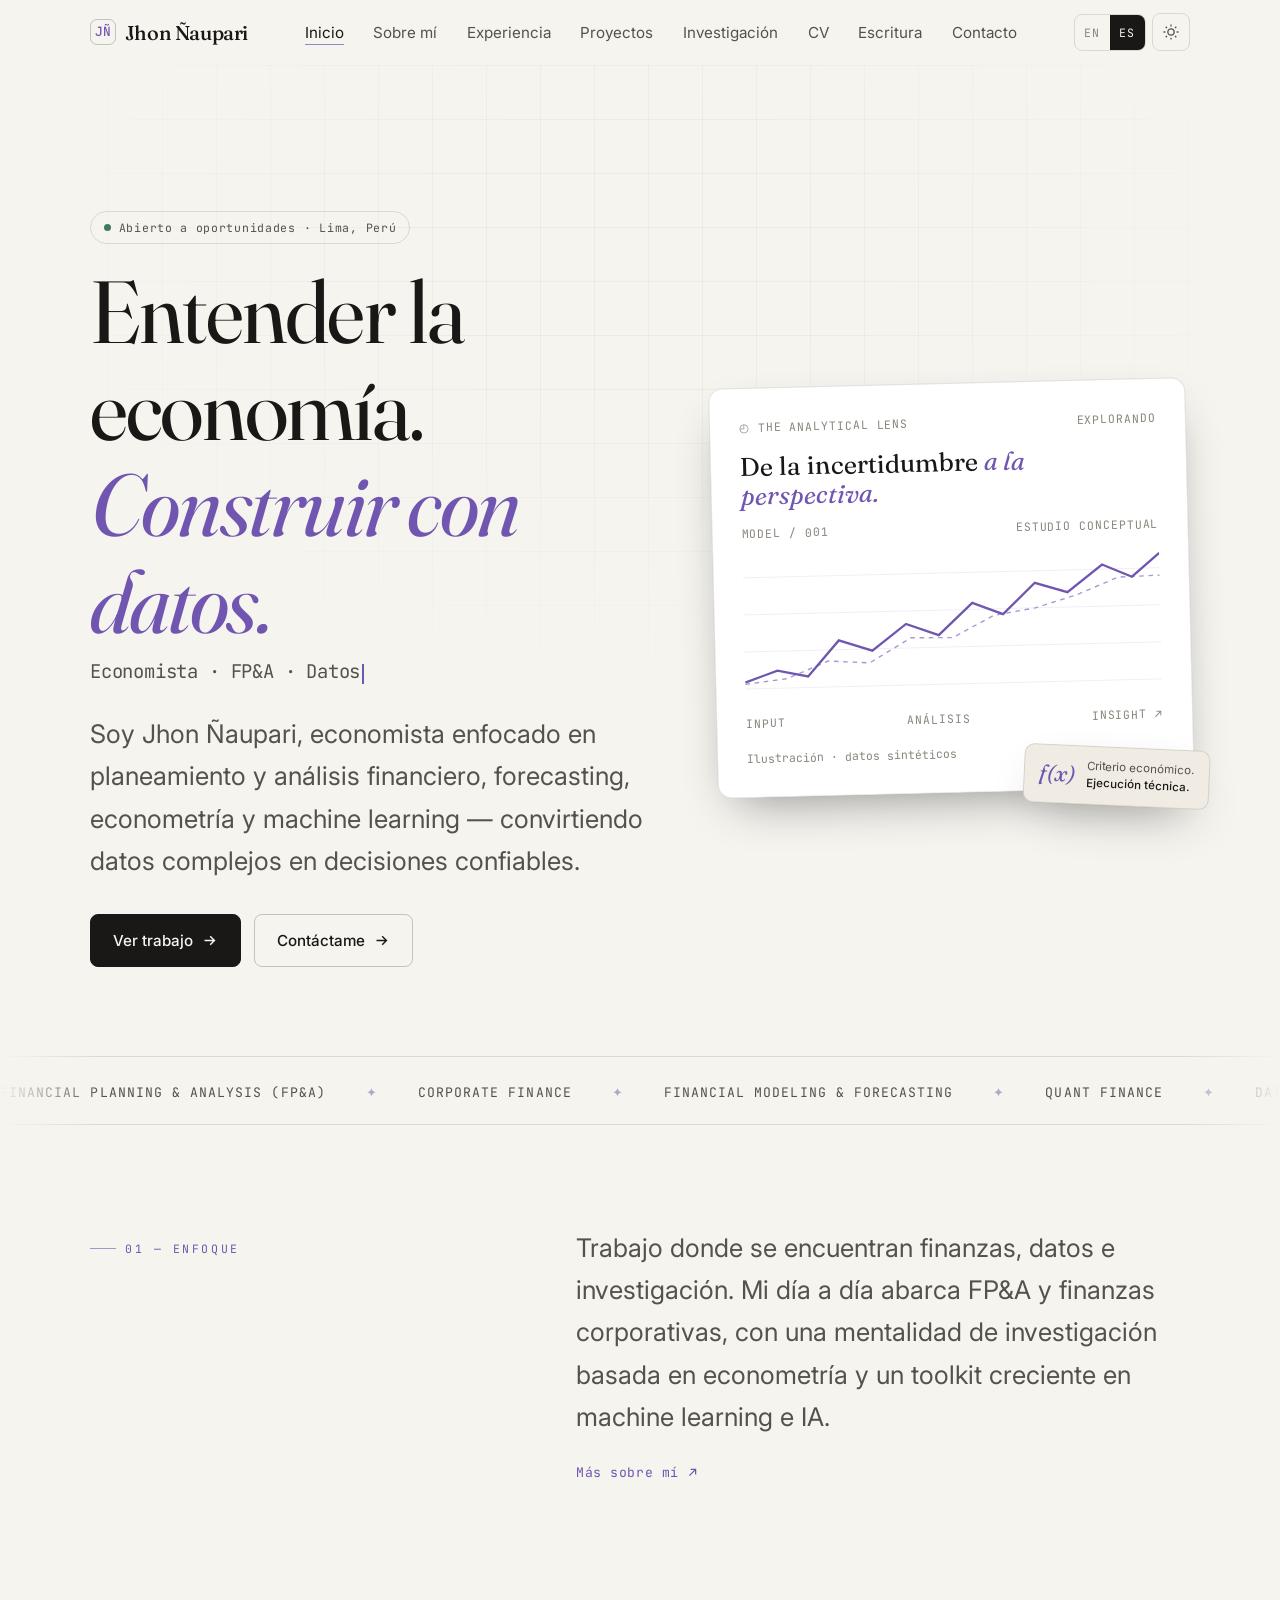
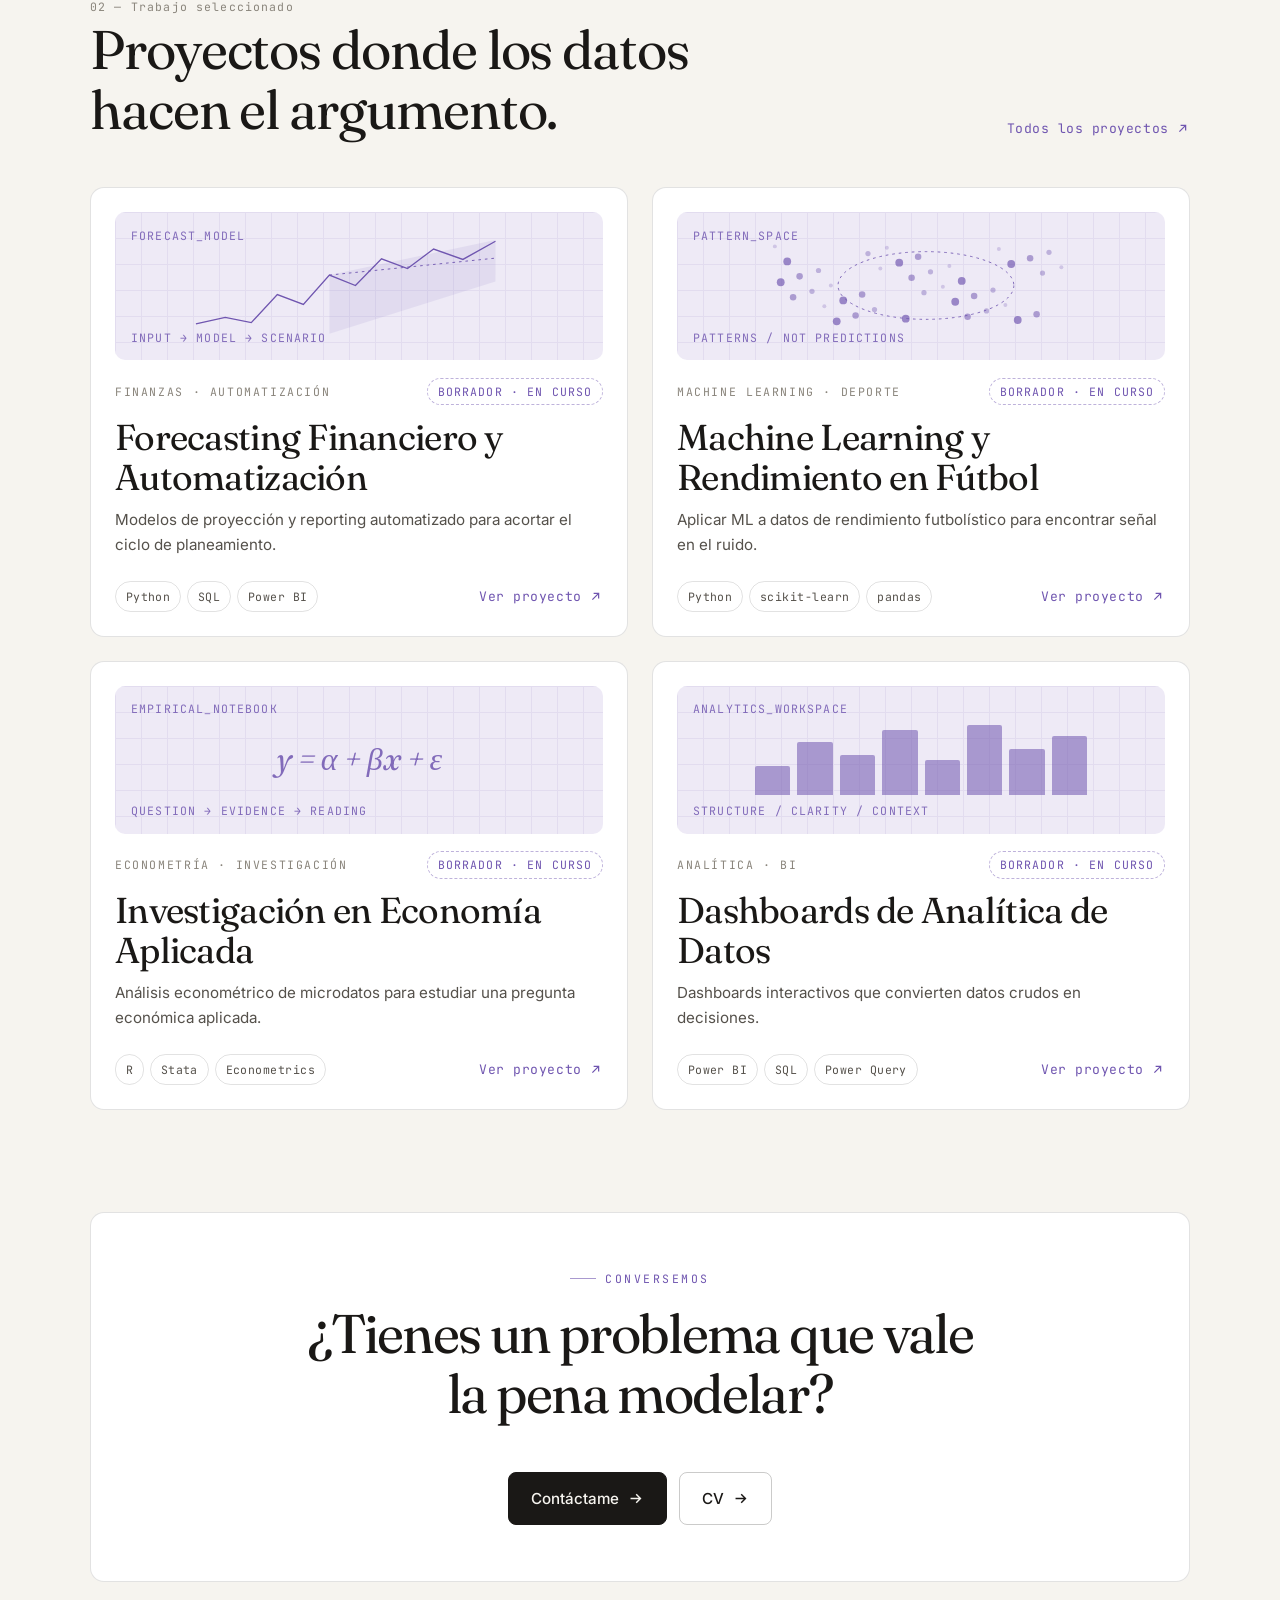
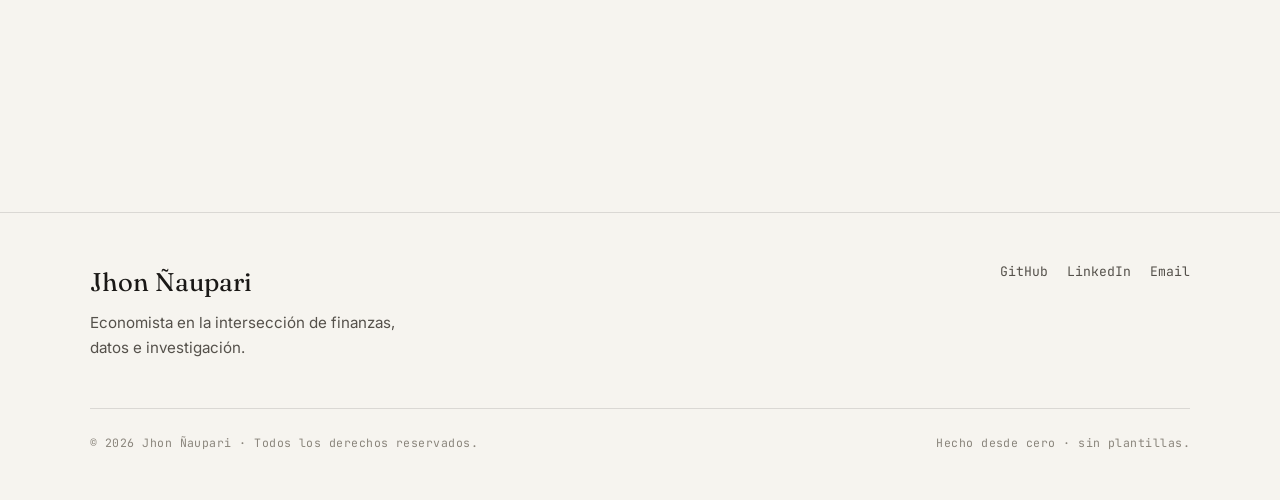
==== index.html @ dff35ad9 "Initial commit: personal portfolio (static site) Bilingual (ES/EN) portfolio for Jhon Ñaupari — dark" ====
<!doctype html>
<html lang="en" data-theme="dark">
<head>
  <meta charset="utf-8" />
  <meta name="viewport" content="width=device-width, initial-scale=1" />
  <title>Jhon Ñaupari — Economist · Data & Finance</title>
  <meta name="description" content="Jhon Ñaupari — economist working at the intersection of finance, data and research. FP&A, financial modeling, econometrics, machine learning and applied economics." />
  <meta name="author" content="Jhon Ñaupari" />
  <meta name="theme-color" content="#0b0b0d" />
  <link rel="canonical" href="https://jhonnaupari.github.io/index.html" />

  <meta property="og:type" content="website" />
  <meta property="og:site_name" content="Jhon Ñaupari" />
  <meta property="og:title" content="Jhon Ñaupari — Economist · Data & Finance" />
  <meta property="og:description" content="Understanding economics. Building with data." />
  <meta property="og:url" content="https://jhonnaupari.github.io/index.html" />
  <meta property="og:image" content="https://jhonnaupari.github.io/assets/img/og.svg" />
  <meta name="twitter:card" content="summary_large_image" />
  <meta name="twitter:title" content="Jhon Ñaupari — Economist · Data & Finance" />
  <meta name="twitter:description" content="Understanding economics. Building with data." />
  <meta name="twitter:image" content="https://jhonnaupari.github.io/assets/img/og.svg" />

  <script>
    (function () {
      try {
        var t = localStorage.getItem("jn-theme");
        if (!t) t = matchMedia("(prefers-color-scheme: light)").matches ? "light" : "dark";
        document.documentElement.setAttribute("data-theme", t);
      } catch (e) { document.documentElement.setAttribute("data-theme", "dark"); }
    })();
  </script>

  <link rel="icon" href="assets/img/favicon.svg" type="image/svg+xml" />
  <link rel="manifest" href="site.webmanifest" />
  <link rel="preconnect" href="https://fonts.googleapis.com" />
  <link rel="preconnect" href="https://fonts.gstatic.com" crossorigin />
  <link href="https://fonts.googleapis.com/css2?family=Fraunces:ital,opsz,wght@0,9..144,400;1,9..144,400&family=Inter:wght@400;500;600&family=JetBrains+Mono:wght@400;500&display=swap" rel="stylesheet" />
  <link rel="stylesheet" href="assets/css/main.css" />
</head>
<body>
  <a class="skip-link" href="#main" data-i18n="a11y.skip">Skip to content</a>
  <header class="site-header" id="site-header"></header>

  <main id="main">
    <!-- HERO -->
    <section class="hero">
      <div class="hero-grid-bg" aria-hidden="true"></div>
      <div class="container hero-inner">
        <div class="hero-layout">
        <div>
        <span class="pill"><span class="dot"></span><span data-site="availability">Open to opportunities</span> · <span data-site="location">Lima, Peru</span></span>
        <h1>
          <span data-en="Understanding economics. <em>Building with data.</em>" data-es="Entender la economía. <em>Construir con datos.</em>">Understanding economics. <em>Building with data.</em></span>
        </h1>
        <p class="tagline"><span data-site="role">Economist · Data &amp; Finance</span><span class="cursor" aria-hidden="true"></span></p>
        <p class="lede" data-en="I'm Jhon Ñaupari, an economist focused on financial planning &amp; analysis, forecasting, econometrics and machine learning — turning messy data into decisions people can trust." data-es="Soy Jhon Ñaupari, economista enfocado en planeamiento y análisis financiero, forecasting, econometría y machine learning — convirtiendo datos complejos en decisiones confiables.">
          I'm Jhon Ñaupari, an economist focused on financial planning &amp; analysis, forecasting, econometrics and machine learning — turning messy data into decisions people can trust.
        </p>
        <div class="hero-cta">
          <a class="btn btn-primary" href="projects.html"><span data-i18n="common.viewWork">View work</span>
            <svg viewBox="0 0 24 24" fill="none" stroke="currentColor" stroke-width="2"><path d="M5 12h14M13 6l6 6-6 6"/></svg></a>
          <a class="btn btn-ghost" href="contact.html"><span data-i18n="common.getInTouch">Get in touch</span>
            <svg viewBox="0 0 24 24" fill="none" stroke="currentColor" stroke-width="2"><path d="M5 12h14M13 6l6 6-6 6"/></svg></a>
        </div>
        </div>
        <div class="hero-visual">
          <div class="signal">
            <div class="signal-top"><span>◴ THE ANALYTICAL LENS</span><span data-en="EXPLORING" data-es="EXPLORANDO">EXPLORING</span></div>
            <div class="signal-title" data-en="From uncertainty <em>to perspective.</em>" data-es="De la incertidumbre <em>a la perspectiva.</em>">From uncertainty <em>to perspective.</em></div>
            <div class="signal-top"><span>MODEL / 001</span><span data-en="CONCEPTUAL STUDY" data-es="ESTUDIO CONCEPTUAL">CONCEPTUAL STUDY</span></div>
            <svg viewBox="0 0 450 170" role="img" aria-label="Conceptual illustration with synthetic data">
              <line x1="0" x2="450" y1="30" y2="30" stroke="currentColor" opacity=".10"/>
              <line x1="0" x2="450" y1="70" y2="70" stroke="currentColor" opacity=".10"/>
              <line x1="0" x2="450" y1="110" y2="110" stroke="currentColor" opacity=".10"/>
              <line x1="0" x2="450" y1="150" y2="150" stroke="currentColor" opacity=".10"/>
              <path d="M0 145 45 140 90 122 135 125 180 99 225 100 270 77 315 70 360 57 405 39 450 38" fill="none" stroke="currentColor" stroke-width="1.5" stroke-dasharray="5 5" opacity=".6"/>
              <path d="M0 143 35 131 68 138 102 100 138 112 175 84 210 97 247 63 280 76 315 43 350 54 388 25 420 39 450 14" fill="none" stroke="currentColor" stroke-width="2.5"/>
            </svg>
            <div class="signal-axis"><span>INPUT</span><span data-en="ANALYSIS" data-es="ANÁLISIS">ANALYSIS</span><span>INSIGHT ↗</span></div>
            <div class="signal-foot" data-en="Illustration · synthetic data" data-es="Ilustración · datos sintéticos">Illustration · synthetic data</div>
            <div class="floating"><b>f(x)</b><div data-en="Economic thinking.<strong>Technical execution.</strong>" data-es="Criterio económico.<strong>Ejecución técnica.</strong>">Economic thinking.<strong>Technical execution.</strong></div></div>
          </div>
        </div>
        </div>
      </div>
    </section>

    <!-- SKILLS MARQUEE -->
    <div id="skills-marquee" class="marquee" aria-hidden="true"></div>

    <!-- INTRO / FOCUS -->
    <section class="section">
      <div class="container two-col">
        <div>
          <span class="eyebrow" data-en="01 — Focus" data-es="01 — Enfoque">01 — Focus</span>
        </div>
        <div class="flow">
          <p class="lede-block" data-en="I work where finance, data and research meet. My day-to-day spans FP&amp;A and corporate finance, with a research mindset grounded in econometrics and a growing toolkit in machine learning and AI." data-es="Trabajo donde se encuentran finanzas, datos e investigación. Mi día a día abarca FP&amp;A y finanzas corporativas, con una mentalidad de investigación basada en econometría y un toolkit creciente en machine learning e IA.">
            I work where finance, data and research meet. My day-to-day spans FP&amp;A and corporate finance, with a research mindset grounded in econometrics and a growing toolkit in machine learning and AI.
          </p>
          <a class="link-arrow" href="about.html"><span data-en="More about me" data-es="Más sobre mí">More about me</span>
            <svg viewBox="0 0 24 24" fill="none" stroke="currentColor" stroke-width="2"><path d="M7 17 17 7M9 7h8v8"/></svg></a>
        </div>
      </div>
    </section>

    <!-- FEATURED PROJECTS -->
    <section class="section" style="padding-top:0">
      <div class="container">
        <div class="section-head">
          <div>
            <span class="num" data-en="02 — Selected work" data-es="02 — Trabajo seleccionado">02 — Selected work</span>
            <h2 data-en="Projects where data does the arguing." data-es="Proyectos donde los datos hacen el argumento.">Projects where data does the arguing.</h2>
          </div>
          <a class="link-arrow" href="projects.html"><span data-i18n="common.allProjects">All projects</span>
            <svg viewBox="0 0 24 24" fill="none" stroke="currentColor" stroke-width="2"><path d="M7 17 17 7M9 7h8v8"/></svg></a>
        </div>
        <div id="featured-projects" class="grid grid-2"></div>
      </div>
    </section>

    <!-- CTA STRIP -->
    <section class="section" style="padding-top:0">
      <div class="container">
        <div class="card" data-reveal style="padding:clamp(2rem,5vw,3.5rem);text-align:center;align-items:center">
          <span class="eyebrow" style="justify-content:center" data-en="Let's talk" data-es="Conversemos">Let's talk</span>
          <h2 class="display" style="font-size:var(--fs-700);margin:1rem 0;max-width:20ch" data-en="Have a problem worth modeling?" data-es="¿Tienes un problema que vale la pena modelar?">Have a problem worth modeling?</h2>
          <div class="hero-cta" style="justify-content:center">
            <a class="btn btn-primary" href="contact.html"><span data-i18n="common.getInTouch">Get in touch</span>
              <svg viewBox="0 0 24 24" fill="none" stroke="currentColor" stroke-width="2"><path d="M5 12h14M13 6l6 6-6 6"/></svg></a>
            <a class="btn btn-ghost" href="resume.html"><span data-i18n="nav.resume">Resume</span>
              <svg viewBox="0 0 24 24" fill="none" stroke="currentColor" stroke-width="2"><path d="M5 12h14M13 6l6 6-6 6"/></svg></a>
          </div>
        </div>
      </div>
    </section>
  </main>

  <footer class="site-footer" id="site-footer"></footer>
  <script src="assets/js/data.js" defer></script>
  <script src="assets/js/site.js" defer></script>
</body>
</html>
---- assets/css/main.css ----
/* =========================================================================
   Jhon Ñaupari — Portfolio
   Design system: editorial + tech. Dark/Light. No build step.
   ========================================================================= */

/* ---------- Design tokens ---------- */
:root {
  /* Type */
  --font-display: "Fraunces", Georgia, "Times New Roman", serif;
  --font-sans: "Inter", -apple-system, BlinkMacSystemFont, "Segoe UI", Roboto, sans-serif;
  --font-mono: "JetBrains Mono", ui-monospace, SFMono-Regular, Menlo, monospace;

  /* Fluid type scale */
  --fs-800: clamp(2.6rem, 1.4rem + 5.2vw, 5.5rem);
  --fs-700: clamp(2rem, 1.3rem + 3vw, 3.4rem);
  --fs-600: clamp(1.5rem, 1.1rem + 1.8vw, 2.25rem);
  --fs-500: clamp(1.25rem, 1.05rem + 0.9vw, 1.6rem);
  --fs-400: clamp(1.05rem, 1rem + 0.3vw, 1.18rem);
  --fs-300: 0.95rem;
  --fs-200: 0.82rem;
  --fs-100: 0.72rem;

  /* Spacing */
  --space-xs: 0.5rem;
  --space-sm: 0.875rem;
  --space-md: 1.5rem;
  --space-lg: 3rem;
  --space-xl: 5rem;
  --space-2xl: 8rem;

  --radius: 14px;
  --radius-sm: 8px;
  --maxw: 1180px;
  --maxw-prose: 46rem;

  --ease: cubic-bezier(0.22, 1, 0.36, 1);
  --dur: 0.6s;

  --shadow: 0 20px 50px -20px rgba(0, 0, 0, 0.45);
}

/* Dark is the default (tech identity) */
:root,
:root[data-theme="dark"] {
  --bg: #0b0b0d;
  --bg-elev: #141417;
  --bg-elev-2: #1b1b1f;
  --text: #ededee;
  --text-muted: #a3a3ac;
  --text-faint: #6f6f78;
  --border: rgba(255, 255, 255, 0.09);
  --border-strong: rgba(255, 255, 255, 0.16);
  --accent: #b5a1f0;         /* violet */
  --accent-soft: rgba(181, 161, 240, 0.15);
  --accent-2: #7fb79b;       /* muted green, availability dot */
  --selection: rgba(181, 161, 240, 0.30);
  --grid-line: rgba(255, 255, 255, 0.04);
  color-scheme: dark;
}

:root[data-theme="light"] {
  --bg: #f6f4ef;             /* warm paper */
  --bg-elev: #ffffff;
  --bg-elev-2: #f0ece3;
  --text: #1a1816;
  --text-muted: #55514b;
  --text-faint: #8a857c;
  --border: rgba(20, 18, 16, 0.12);
  --border-strong: rgba(20, 18, 16, 0.22);
  --accent: #7056b0;
  --accent-soft: rgba(112, 86, 176, 0.12);
  --accent-2: #3f7a60;
  --selection: rgba(112, 86, 176, 0.2);
  --grid-line: rgba(20, 18, 16, 0.04);
  color-scheme: light;
}

/* ---------- Reset ---------- */
*,
*::before,
*::after { box-sizing: border-box; }

* { margin: 0; }

html {
  -webkit-text-size-adjust: 100%;
  scroll-behavior: smooth;
}

@media (prefers-reduced-motion: reduce) {
  html { scroll-behavior: auto; }
  *, *::before, *::after {
    animation-duration: 0.001ms !important;
    animation-iteration-count: 1 !important;
    transition-duration: 0.001ms !important;
  }
}

body {
  background: var(--bg);
  color: var(--text);
  font-family: var(--font-sans);
  font-size: var(--fs-400);
  line-height: 1.65;
  font-feature-settings: "kern", "liga", "calt";
  -webkit-font-smoothing: antialiased;
  text-rendering: optimizeLegibility;
  min-height: 100vh;
  overflow-x: hidden;
  transition: background-color 0.4s var(--ease), color 0.4s var(--ease);
}

::selection { background: var(--selection); }

img, svg, video { display: block; max-width: 100%; height: auto; }

a { color: inherit; text-decoration: none; }

button { font: inherit; color: inherit; cursor: pointer; background: none; border: none; }

:focus-visible {
  outline: 2px solid var(--accent);
  outline-offset: 3px;
  border-radius: 4px;
}

h1, h2, h3, h4 { line-height: 1.1; font-weight: 500; letter-spacing: -0.02em; }

/* ---------- Layout primitives ---------- */
.container {
  width: 100%;
  max-width: var(--maxw);
  margin-inline: auto;
  padding-inline: clamp(1rem, 4vw, 2.5rem);
}

.prose { max-width: var(--maxw-prose); }

.section { padding-block: clamp(3.5rem, 8vw, 7rem); }

.skip-link {
  position: absolute;
  left: -9999px;
  top: 0;
  z-index: 200;
  background: var(--accent);
  color: #0b0b0d;
  padding: 0.6rem 1rem;
  border-radius: 0 0 var(--radius-sm) 0;
  font-weight: 600;
}
.skip-link:focus { left: 0; }

/* ---------- Eyebrow / labels (mono, tech) ---------- */
.eyebrow {
  font-family: var(--font-mono);
  font-size: var(--fs-100);
  letter-spacing: 0.22em;
  text-transform: uppercase;
  color: var(--accent);
  display: inline-flex;
  align-items: center;
  gap: 0.6rem;
}
.eyebrow::before {
  content: "";
  width: 1.6rem;
  height: 1px;
  background: var(--accent);
  opacity: 0.6;
}

.display {
  font-family: var(--font-display);
  font-optical-sizing: auto;
  font-weight: 400;
  letter-spacing: -0.03em;
}

.text-muted { color: var(--text-muted); }
.mono { font-family: var(--font-mono); }

/* ---------- Header / Nav ---------- */
.site-header {
  position: sticky;
  top: 0;
  z-index: 100;
  backdrop-filter: saturate(140%) blur(12px);
  -webkit-backdrop-filter: saturate(140%) blur(12px);
  background: color-mix(in srgb, var(--bg) 78%, transparent);
  border-bottom: 1px solid transparent;
  transition: border-color 0.3s var(--ease), background-color 0.3s var(--ease);
}
.site-header.is-scrolled { border-bottom-color: var(--border); }

.nav {
  display: flex;
  align-items: center;
  justify-content: space-between;
  gap: var(--space-md);
  height: 64px;
}

.brand {
  font-family: var(--font-display);
  font-size: 1.25rem;
  font-weight: 500;
  letter-spacing: -0.02em;
  display: inline-flex;
  align-items: center;
  gap: 0.55rem;
}
.brand .brand-mark {
  width: 26px; height: 26px;
  display: grid; place-items: center;
  border: 1px solid var(--border-strong);
  border-radius: 7px;
  font-family: var(--font-mono);
  font-size: 0.8rem;
  color: var(--accent);
}

.nav-links {
  display: flex;
  align-items: center;
  gap: 0.35rem;
  list-style: none;
  padding: 0;
}
.nav-links a {
  position: relative;
  padding: 0.5rem 0.75rem;
  font-size: var(--fs-300);
  color: var(--text-muted);
  border-radius: var(--radius-sm);
  transition: color 0.25s var(--ease), background-color 0.25s var(--ease);
}
.nav-links a::after {
  content: "";
  position: absolute;
  left: 0.75rem; right: 0.75rem;
  bottom: 0.32rem;
  height: 1px;
  background: var(--accent);
  transform: scaleX(0);
  transform-origin: left;
  transition: transform 0.3s var(--ease);
}
.nav-links a:hover,
.nav-links a:focus-visible { color: var(--text); }
.nav-links a:hover::after { transform: scaleX(1); }
.nav-links a[aria-current="page"] { color: var(--text); }
.nav-links a[aria-current="page"]::after { transform: scaleX(1); opacity: 0.7; }

.nav-tools { display: flex; align-items: center; gap: 0.4rem; }

.icon-btn {
  width: 38px; height: 38px;
  display: grid; place-items: center;
  border: 1px solid var(--border);
  border-radius: var(--radius-sm);
  color: var(--text-muted);
  transition: color 0.25s var(--ease), border-color 0.25s var(--ease), background-color 0.25s var(--ease), transform 0.2s var(--ease);
}
.icon-btn:hover { color: var(--text); border-color: var(--border-strong); transform: translateY(-1px); }
.icon-btn svg { width: 18px; height: 18px; }

.lang-toggle {
  display: inline-flex;
  border: 1px solid var(--border);
  border-radius: var(--radius-sm);
  overflow: hidden;
  font-family: var(--font-mono);
  font-size: var(--fs-100);
}
.lang-toggle button {
  padding: 0.5rem 0.6rem;
  color: var(--text-faint);
  letter-spacing: 0.08em;
  transition: color 0.2s var(--ease), background-color 0.2s var(--ease);
}
.lang-toggle button[aria-pressed="true"] { color: var(--bg); background: var(--text); }
:root[data-theme="dark"] .lang-toggle button[aria-pressed="true"] { color: #0b0b0d; background: var(--text); }

/* theme toggle icon swap */
.icon-btn .i-sun { display: none; }
:root[data-theme="light"] .icon-btn .i-sun { display: block; }
:root[data-theme="light"] .icon-btn .i-moon { display: none; }

/* Mobile nav */
.nav-burger { display: none; }
.mobile-menu { display: none; }

@media (max-width: 820px) {
  .nav-links { display: none; }
  .nav-burger {
    display: grid;
    place-items: center;
    width: 38px; height: 38px;
    border: 1px solid var(--border);
    border-radius: var(--radius-sm);
    color: var(--text);
  }
  .mobile-menu {
    display: block;
    position: fixed;
    inset: 64px 0 auto 0;
    background: var(--bg-elev);
    border-bottom: 1px solid var(--border);
    padding: var(--space-md);
    transform: translateY(-120%);
    transition: transform 0.4s var(--ease);
    z-index: 90;
    box-shadow: var(--shadow);
  }
  .mobile-menu.is-open { transform: translateY(0); }
  .mobile-menu ul { list-style: none; padding: 0; display: grid; gap: 0.25rem; }
  .mobile-menu a {
    display: block;
    padding: 0.85rem 0.5rem;
    font-size: var(--fs-500);
    font-family: var(--font-display);
    border-bottom: 1px solid var(--border);
  }
  .mobile-menu a[aria-current="page"] { color: var(--accent); }
}

/* ---------- Buttons ---------- */
.btn {
  display: inline-flex;
  align-items: center;
  gap: 0.55rem;
  padding: 0.8rem 1.35rem;
  border-radius: var(--radius-sm);
  font-size: var(--fs-300);
  font-weight: 500;
  border: 1px solid var(--border-strong);
  transition: transform 0.25s var(--ease), background-color 0.25s var(--ease), border-color 0.25s var(--ease), color 0.25s var(--ease);
  will-change: transform;
}
.btn svg { width: 17px; height: 17px; transition: transform 0.3s var(--ease); }
.btn:hover { transform: translateY(-2px); }
.btn-primary {
  background: var(--text);
  color: var(--bg);
  border-color: var(--text);
}
.btn-primary:hover { background: var(--accent); border-color: var(--accent); color: var(--bg); }
.btn-primary:hover svg { transform: translateX(3px); }
.btn-ghost { color: var(--text); }
.btn-ghost:hover { border-color: var(--accent); color: var(--accent); }
.btn-ghost:hover svg { transform: translateX(3px); }

.link-arrow {
  display: inline-flex;
  align-items: center;
  gap: 0.4rem;
  color: var(--accent);
  font-family: var(--font-mono);
  font-size: var(--fs-200);
  letter-spacing: 0.04em;
}
.link-arrow svg { width: 15px; height: 15px; transition: transform 0.3s var(--ease); }
.link-arrow:hover svg { transform: translate(3px, -3px); }

/* ---------- Hero ---------- */
.hero { position: relative; padding-block: clamp(4rem, 12vw, 9rem) clamp(3rem, 7vw, 6rem); }
.hero-grid-bg {
  position: absolute;
  inset: 0;
  background-image:
    linear-gradient(var(--grid-line) 1px, transparent 1px),
    linear-gradient(90deg, var(--grid-line) 1px, transparent 1px);
  background-size: 54px 54px;
  mask-image: radial-gradient(ellipse 70% 60% at 50% 20%, #000 20%, transparent 75%);
  -webkit-mask-image: radial-gradient(ellipse 70% 60% at 50% 20%, #000 20%, transparent 75%);
  pointer-events: none;
}
.hero-inner { position: relative; }
.hero h1 {
  font-family: var(--font-display);
  font-size: var(--fs-800);
  font-weight: 400;
  margin-block: 1.2rem 0.4rem;
  max-width: 14ch;
}
.hero h1 em { font-style: italic; color: var(--accent); }
.hero .tagline {
  font-family: var(--font-mono);
  font-size: var(--fs-400);
  color: var(--text-muted);
  letter-spacing: -0.01em;
  margin-bottom: 1.6rem;
}
.hero .tagline .cursor {
  display: inline-block;
  width: 2px; height: 1.1em;
  background: var(--accent);
  margin-left: 2px;
  vertical-align: text-bottom;
  animation: blink 1.1s steps(2) infinite;
}
@keyframes blink { 0%, 50% { opacity: 1; } 50.1%, 100% { opacity: 0; } }
.hero .lede { max-width: 54ch; color: var(--text-muted); font-size: var(--fs-500); }
.hero-cta { display: flex; flex-wrap: wrap; gap: 0.8rem; margin-top: 2rem; }

/* availability pill */
.pill {
  display: inline-flex;
  align-items: center;
  gap: 0.5rem;
  padding: 0.35rem 0.8rem;
  border: 1px solid var(--border);
  border-radius: 999px;
  font-family: var(--font-mono);
  font-size: var(--fs-100);
  letter-spacing: 0.06em;
  color: var(--text-muted);
}
.pill .dot {
  width: 7px; height: 7px; border-radius: 50%;
  background: var(--accent-2);
  box-shadow: 0 0 0 0 color-mix(in srgb, var(--accent-2) 60%, transparent);
  animation: pulse 2.4s infinite;
}
@keyframes pulse {
  0% { box-shadow: 0 0 0 0 color-mix(in srgb, var(--accent-2) 55%, transparent); }
  70% { box-shadow: 0 0 0 7px transparent; }
  100% { box-shadow: 0 0 0 0 transparent; }
}

/* ---------- Section heading ---------- */
.section-head {
  display: flex;
  align-items: flex-end;
  justify-content: space-between;
  gap: var(--space-md);
  flex-wrap: wrap;
  margin-bottom: var(--space-lg);
}
.section-head h2 {
  font-family: var(--font-display);
  font-size: var(--fs-700);
  font-weight: 400;
  max-width: 18ch;
}
.section-head .num {
  font-family: var(--font-mono);
  font-size: var(--fs-100);
  color: var(--text-faint);
  letter-spacing: 0.1em;
}

/* ---------- Marquee of skills ---------- */
.marquee {
  border-block: 1px solid var(--border);
  padding-block: 1.1rem;
  overflow: hidden;
  white-space: nowrap;
  -webkit-mask-image: linear-gradient(90deg, transparent, #000 8%, #000 92%, transparent);
  mask-image: linear-gradient(90deg, transparent, #000 8%, #000 92%, transparent);
}
.marquee-track {
  display: inline-flex;
  gap: 2.5rem;
  animation: marquee 34s linear infinite;
}
.marquee:hover .marquee-track { animation-play-state: paused; }
.marquee span {
  font-family: var(--font-mono);
  font-size: var(--fs-200);
  letter-spacing: 0.08em;
  color: var(--text-muted);
  text-transform: uppercase;
  display: inline-flex;
  align-items: center;
  gap: 2.5rem;
}
.marquee span::after { content: "✦"; color: var(--accent); opacity: 0.5; }
@keyframes marquee { to { transform: translateX(-50%); } }

/* ---------- Cards grid ---------- */
.grid { display: grid; gap: var(--space-md); }
.grid-2 { grid-template-columns: repeat(2, 1fr); }
.grid-3 { grid-template-columns: repeat(3, 1fr); }
@media (max-width: 900px) { .grid-3 { grid-template-columns: repeat(2, 1fr); } }
@media (max-width: 640px) { .grid-2, .grid-3 { grid-template-columns: 1fr; } }

.card {
  position: relative;
  display: flex;
  flex-direction: column;
  padding: var(--space-md);
  background: var(--bg-elev);
  border: 1px solid var(--border);
  border-radius: var(--radius);
  overflow: hidden;
  transition: transform 0.4s var(--ease), border-color 0.4s var(--ease), background-color 0.4s var(--ease);
}
.card::before {
  content: "";
  position: absolute;
  inset: 0;
  background: radial-gradient(400px circle at var(--mx, 50%) var(--my, 0%), var(--accent-soft), transparent 45%);
  opacity: 0;
  transition: opacity 0.4s var(--ease);
  pointer-events: none;
}
.card:hover { transform: translateY(-4px); border-color: var(--border-strong); }
.card:hover::before { opacity: 1; }

.project-card { min-height: 280px; justify-content: space-between; }
.project-card .tag {
  font-family: var(--font-mono);
  font-size: var(--fs-100);
  letter-spacing: 0.14em;
  text-transform: uppercase;
  color: var(--text-faint);
}
.project-card h3 {
  font-family: var(--font-display);
  font-size: var(--fs-600);
  font-weight: 400;
  margin-block: 0.8rem 0.6rem;
}
.project-card p { color: var(--text-muted); font-size: var(--fs-300); }
.project-card .card-foot {
  display: flex;
  align-items: center;
  justify-content: space-between;
  margin-top: var(--space-md);
}

.chips { display: flex; flex-wrap: wrap; gap: 0.4rem; }
.chip {
  font-family: var(--font-mono);
  font-size: var(--fs-100);
  padding: 0.3rem 0.6rem;
  border: 1px solid var(--border);
  border-radius: 999px;
  color: var(--text-muted);
  letter-spacing: 0.04em;
}

.badge-wip {
  font-family: var(--font-mono);
  font-size: var(--fs-100);
  letter-spacing: 0.1em;
  text-transform: uppercase;
  color: var(--accent);
  border: 1px dashed color-mix(in srgb, var(--accent) 45%, transparent);
  border-radius: 999px;
  padding: 0.2rem 0.6rem;
}

/* ---------- Timeline (experience) ---------- */
.timeline { position: relative; margin-top: var(--space-lg); }
.timeline::before {
  content: "";
  position: absolute;
  left: 7px; top: 6px; bottom: 6px;
  width: 1px;
  background: var(--border);
}
.tl-item { position: relative; padding-left: 2.4rem; padding-bottom: var(--space-lg); }
.tl-item:last-child { padding-bottom: 0; }
.tl-item::before {
  content: "";
  position: absolute;
  left: 2px; top: 6px;
  width: 11px; height: 11px;
  border-radius: 50%;
  background: var(--bg);
  border: 2px solid var(--accent);
}
.tl-item .tl-date {
  font-family: var(--font-mono);
  font-size: var(--fs-200);
  color: var(--text-faint);
  letter-spacing: 0.04em;
}
.tl-item h3 { font-size: var(--fs-500); margin-block: 0.35rem 0.15rem; }
.tl-item .tl-org { color: var(--accent); font-size: var(--fs-300); margin-bottom: 0.7rem; }
.tl-item ul { color: var(--text-muted); font-size: var(--fs-300); padding-left: 1.1rem; display: grid; gap: 0.3rem; }
.tl-item .chips { margin-top: 0.9rem; }

/* ---------- About stats ---------- */
.stat-row { display: flex; flex-wrap: wrap; gap: var(--space-lg); margin-top: var(--space-lg); }
.stat .n { font-family: var(--font-display); font-size: var(--fs-700); color: var(--accent); }
.stat .l { font-family: var(--font-mono); font-size: var(--fs-200); color: var(--text-muted); letter-spacing: 0.06em; }

/* skill groups */
.skill-group { border-top: 1px solid var(--border); padding-top: var(--space-md); }
.skill-group h4 { font-family: var(--font-mono); font-size: var(--fs-200); letter-spacing: 0.1em; text-transform: uppercase; color: var(--text-faint); margin-bottom: 0.8rem; }

/* ---------- Writing / list rows ---------- */
.row-list { border-top: 1px solid var(--border); }
.row-item {
  display: grid;
  grid-template-columns: auto 1fr auto;
  gap: var(--space-md);
  align-items: baseline;
  padding: var(--space-md) 0.25rem;
  border-bottom: 1px solid var(--border);
  transition: padding 0.3s var(--ease), background-color 0.3s var(--ease);
}
.row-item:hover { padding-inline: 0.9rem; background: var(--bg-elev); }
.row-item .r-date { font-family: var(--font-mono); font-size: var(--fs-200); color: var(--text-faint); }
.row-item h3 { font-family: var(--font-display); font-weight: 400; font-size: var(--fs-500); }
.row-item p { color: var(--text-muted); font-size: var(--fs-300); margin-top: 0.3rem; }
.row-item .r-arrow { color: var(--accent); }
@media (max-width: 640px) {
  .row-item { grid-template-columns: 1fr; gap: 0.4rem; }
  .row-item .r-arrow { display: none; }
}

/* ---------- Prose (article / detail) ---------- */
.article-head { padding-block: clamp(2.5rem, 7vw, 5rem) var(--space-lg); border-bottom: 1px solid var(--border); }
.article-head h1 { font-family: var(--font-display); font-weight: 400; font-size: var(--fs-700); margin-block: 1rem; max-width: 20ch; }
.article-meta { display: flex; flex-wrap: wrap; gap: 1rem; font-family: var(--font-mono); font-size: var(--fs-200); color: var(--text-faint); }

.content-prose { font-size: var(--fs-400); color: var(--text); }
.content-prose > * + * { margin-top: 1.25rem; }
.content-prose h2 { font-family: var(--font-display); font-weight: 400; font-size: var(--fs-600); margin-top: 2.5rem; }
.content-prose h3 { font-size: var(--fs-500); margin-top: 1.8rem; }
.content-prose p, .content-prose li { color: var(--text-muted); }
.content-prose ul, .content-prose ol { padding-left: 1.3rem; display: grid; gap: 0.5rem; }
.content-prose strong { color: var(--text); font-weight: 600; }
.content-prose a { color: var(--accent); text-decoration: underline; text-underline-offset: 3px; }
.content-prose blockquote {
  border-left: 2px solid var(--accent);
  padding-left: 1.2rem;
  font-family: var(--font-display);
  font-style: italic;
  font-size: var(--fs-500);
  color: var(--text);
}
.content-prose code {
  font-family: var(--font-mono);
  font-size: 0.85em;
  background: var(--bg-elev-2);
  padding: 0.15em 0.4em;
  border-radius: 5px;
}

/* definition grid (project meta) */
.def-grid { display: grid; grid-template-columns: repeat(auto-fit, minmax(170px, 1fr)); gap: var(--space-md); margin-top: var(--space-md); }
.def-grid dt { font-family: var(--font-mono); font-size: var(--fs-100); letter-spacing: 0.1em; text-transform: uppercase; color: var(--text-faint); margin-bottom: 0.35rem; }
.def-grid dd { color: var(--text); font-size: var(--fs-300); }

/* metrics */
.metric-grid { display: grid; grid-template-columns: repeat(auto-fit, minmax(150px, 1fr)); gap: var(--space-md); }
.metric { padding: var(--space-md); border: 1px solid var(--border); border-radius: var(--radius); background: var(--bg-elev); }
.metric .mv { font-family: var(--font-display); font-size: var(--fs-600); color: var(--accent); }
.metric .ml { font-size: var(--fs-200); color: var(--text-muted); }

/* ---------- Contact ---------- */
.contact-links { display: grid; gap: 0; margin-top: var(--space-lg); border-top: 1px solid var(--border); }
.contact-link {
  display: flex;
  align-items: center;
  justify-content: space-between;
  gap: var(--space-md);
  padding: var(--space-md) 0.25rem;
  border-bottom: 1px solid var(--border);
  transition: padding 0.3s var(--ease), color 0.3s var(--ease);
}
.contact-link:hover { padding-inline: 0.9rem; color: var(--accent); }
.contact-link .cl-label { font-family: var(--font-display); font-size: var(--fs-600); font-weight: 400; }
.contact-link .cl-value { font-family: var(--font-mono); font-size: var(--fs-200); color: var(--text-faint); }
.contact-link:hover .cl-value { color: var(--accent); }

/* ---------- Note / callout ---------- */
.note {
  border: 1px dashed var(--border-strong);
  border-radius: var(--radius);
  padding: var(--space-md);
  background: var(--accent-soft);
  font-size: var(--fs-300);
  color: var(--text-muted);
}
.note strong { color: var(--text); }

/* ---------- Footer ---------- */
.site-footer {
  border-top: 1px solid var(--border);
  margin-top: var(--space-2xl);
  padding-block: var(--space-lg);
}
.footer-grid { display: flex; flex-wrap: wrap; justify-content: space-between; gap: var(--space-md); align-items: flex-start; }
.footer-grid .f-brand { font-family: var(--font-display); font-size: var(--fs-500); }
.footer-grid p { color: var(--text-muted); font-size: var(--fs-300); max-width: 32ch; margin-top: 0.4rem; }
.footer-links { display: flex; gap: 1.2rem; font-family: var(--font-mono); font-size: var(--fs-200); }
.footer-links a { color: var(--text-muted); transition: color 0.2s var(--ease); }
.footer-links a:hover { color: var(--accent); }
.footer-bottom { display: flex; flex-wrap: wrap; justify-content: space-between; gap: 1rem; margin-top: var(--space-lg); padding-top: var(--space-md); border-top: 1px solid var(--border); font-family: var(--font-mono); font-size: var(--fs-100); color: var(--text-faint); letter-spacing: 0.04em; }

/* ---------- Page hero (inner pages) ---------- */
.page-hero { padding-block: clamp(3rem, 8vw, 6rem) var(--space-lg); border-bottom: 1px solid var(--border); }
.page-hero h1 { font-family: var(--font-display); font-weight: 400; font-size: var(--fs-700); margin-block: 1rem 0.8rem; max-width: 16ch; }
.page-hero p { color: var(--text-muted); max-width: 52ch; font-size: var(--fs-500); }

/* ---------- Reveal animation ---------- */
[data-reveal] {
  opacity: 0;
  transform: translateY(22px);
  transition: opacity 0.7s var(--ease), transform 0.7s var(--ease);
  transition-delay: var(--reveal-delay, 0s);
}
[data-reveal].is-in { opacity: 1; transform: none; }
@media (prefers-reduced-motion: reduce) {
  [data-reveal] { opacity: 1; transform: none; }
}

/* page fade-in */
.page-fade { animation: pageIn 0.6s var(--ease) both; }
@keyframes pageIn { from { opacity: 0; } to { opacity: 1; } }

/* utilities */
.flow > * + * { margin-top: var(--space-md); }
.flow-lg > * + * { margin-top: var(--space-lg); }
.center { text-align: center; }
.mt-lg { margin-top: var(--space-lg); }
.mt-md { margin-top: var(--space-md); }
.lede-block { max-width: var(--maxw-prose); font-size: var(--fs-500); color: var(--text-muted); }
.divider { height: 1px; background: var(--border); border: 0; margin-block: var(--space-lg); }
.two-col { display: grid; grid-template-columns: 1fr 1.4fr; gap: var(--space-lg); }
@media (max-width: 820px) { .two-col { grid-template-columns: 1fr; } }

/* ---------- Hero layout + conceptual signal visual ---------- */
.hero-layout {
  display: grid;
  grid-template-columns: 1.08fr 0.92fr;
  gap: clamp(2rem, 5vw, 4.5rem);
  align-items: center;
}
@media (max-width: 900px) {
  .hero-layout { grid-template-columns: 1fr; }
  .hero-visual { order: 2; max-width: 460px; }
}

.signal {
  position: relative;
  background: var(--bg-elev);
  border: 1px solid var(--border);
  border-radius: var(--radius);
  padding: clamp(1.2rem, 2.5vw, 1.8rem);
  box-shadow: var(--shadow);
  transform: rotate(-1.4deg);
  transition: transform 0.5s var(--ease);
}
.signal:hover { transform: rotate(0deg); }
@media (prefers-reduced-motion: reduce) { .signal { transform: none; } }
.signal-top, .signal-axis {
  display: flex; justify-content: space-between;
  font-family: var(--font-mono); font-size: var(--fs-100);
  letter-spacing: 0.08em; color: var(--text-faint);
}
.signal-title {
  font-family: var(--font-display); font-weight: 400;
  font-size: var(--fs-500); line-height: 1.15; margin: 1rem 0 0.8rem;
}
.signal-title em { font-style: italic; color: var(--accent); }
.signal svg { width: 100%; height: auto; display: block; margin: 0.4rem 0; color: var(--accent); }
.signal .signal-foot {
  margin-top: 1rem; font-family: var(--font-mono); font-size: var(--fs-100);
  color: var(--text-faint);
}
.signal .floating {
  position: absolute; right: -16px; bottom: -18px;
  display: flex; align-items: center; gap: 0.7rem;
  padding: 0.7rem 0.9rem; border-radius: 10px;
  border: 1px solid var(--border); background: var(--bg-elev-2);
  font-size: var(--fs-100); color: var(--text-muted); line-height: 1.5;
  box-shadow: var(--shadow); transform: rotate(4deg);
}
.signal .floating b { font-family: var(--font-display); font-style: italic; font-size: 1.4rem; color: var(--accent); font-weight: 400; }
.signal .floating strong { display: block; color: var(--text); font-weight: 500; }

/* ---------- Project conceptual art ---------- */
.proj-art {
  position: relative;
  height: 148px;
  border-radius: 10px;
  overflow: hidden;
  margin-bottom: 1.1rem;
  background: var(--accent-soft);
  color: var(--accent);
  display: flex; flex-direction: column; justify-content: space-between;
  padding: 0.85rem 1rem;
}
.proj-art::before {
  content: "";
  position: absolute; inset: 0;
  opacity: 0.09;
  background-image:
    linear-gradient(currentColor 1px, transparent 1px),
    linear-gradient(90deg, currentColor 1px, transparent 1px);
  background-size: 26px 26px;
}
.proj-art small {
  position: relative; z-index: 1;
  font-family: var(--font-mono); font-size: var(--fs-100);
  letter-spacing: 0.1em; opacity: 0.85;
}
.proj-art svg { position: absolute; left: 6%; right: 6%; top: 16%; width: 88%; height: 66%; color: var(--accent); }
.proj-art .equation {
  position: absolute; inset: 0; display: grid; place-items: center;
  font-family: var(--font-display); font-style: italic; font-size: 2rem; color: var(--accent); opacity: 0.85;
}
.proj-art .bars { position: absolute; left: 16%; right: 16%; top: 24%; bottom: 26%; display: flex; gap: 7px; align-items: flex-end; }
.proj-art .bars i { flex: 1; background: currentColor; opacity: 0.55; border-radius: 2px 2px 0 0; }

[hidden] { display: none !important; }
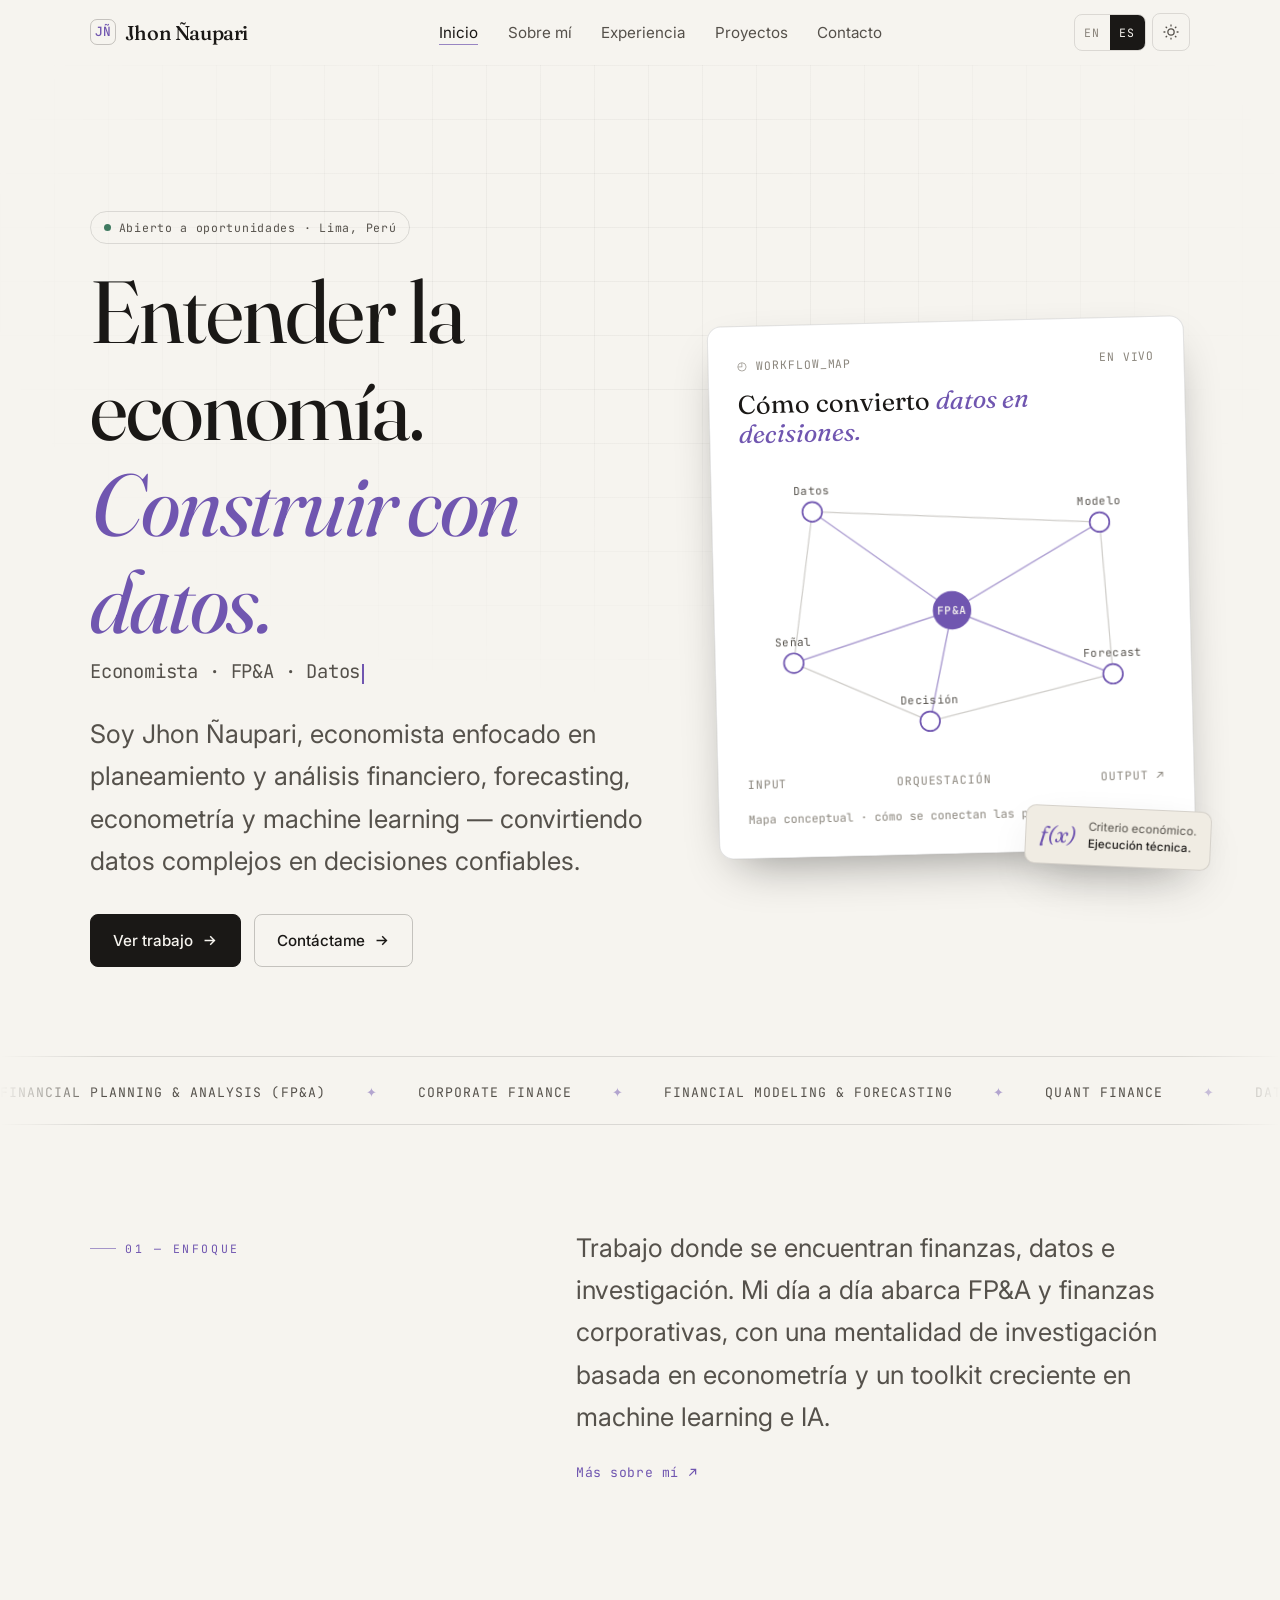
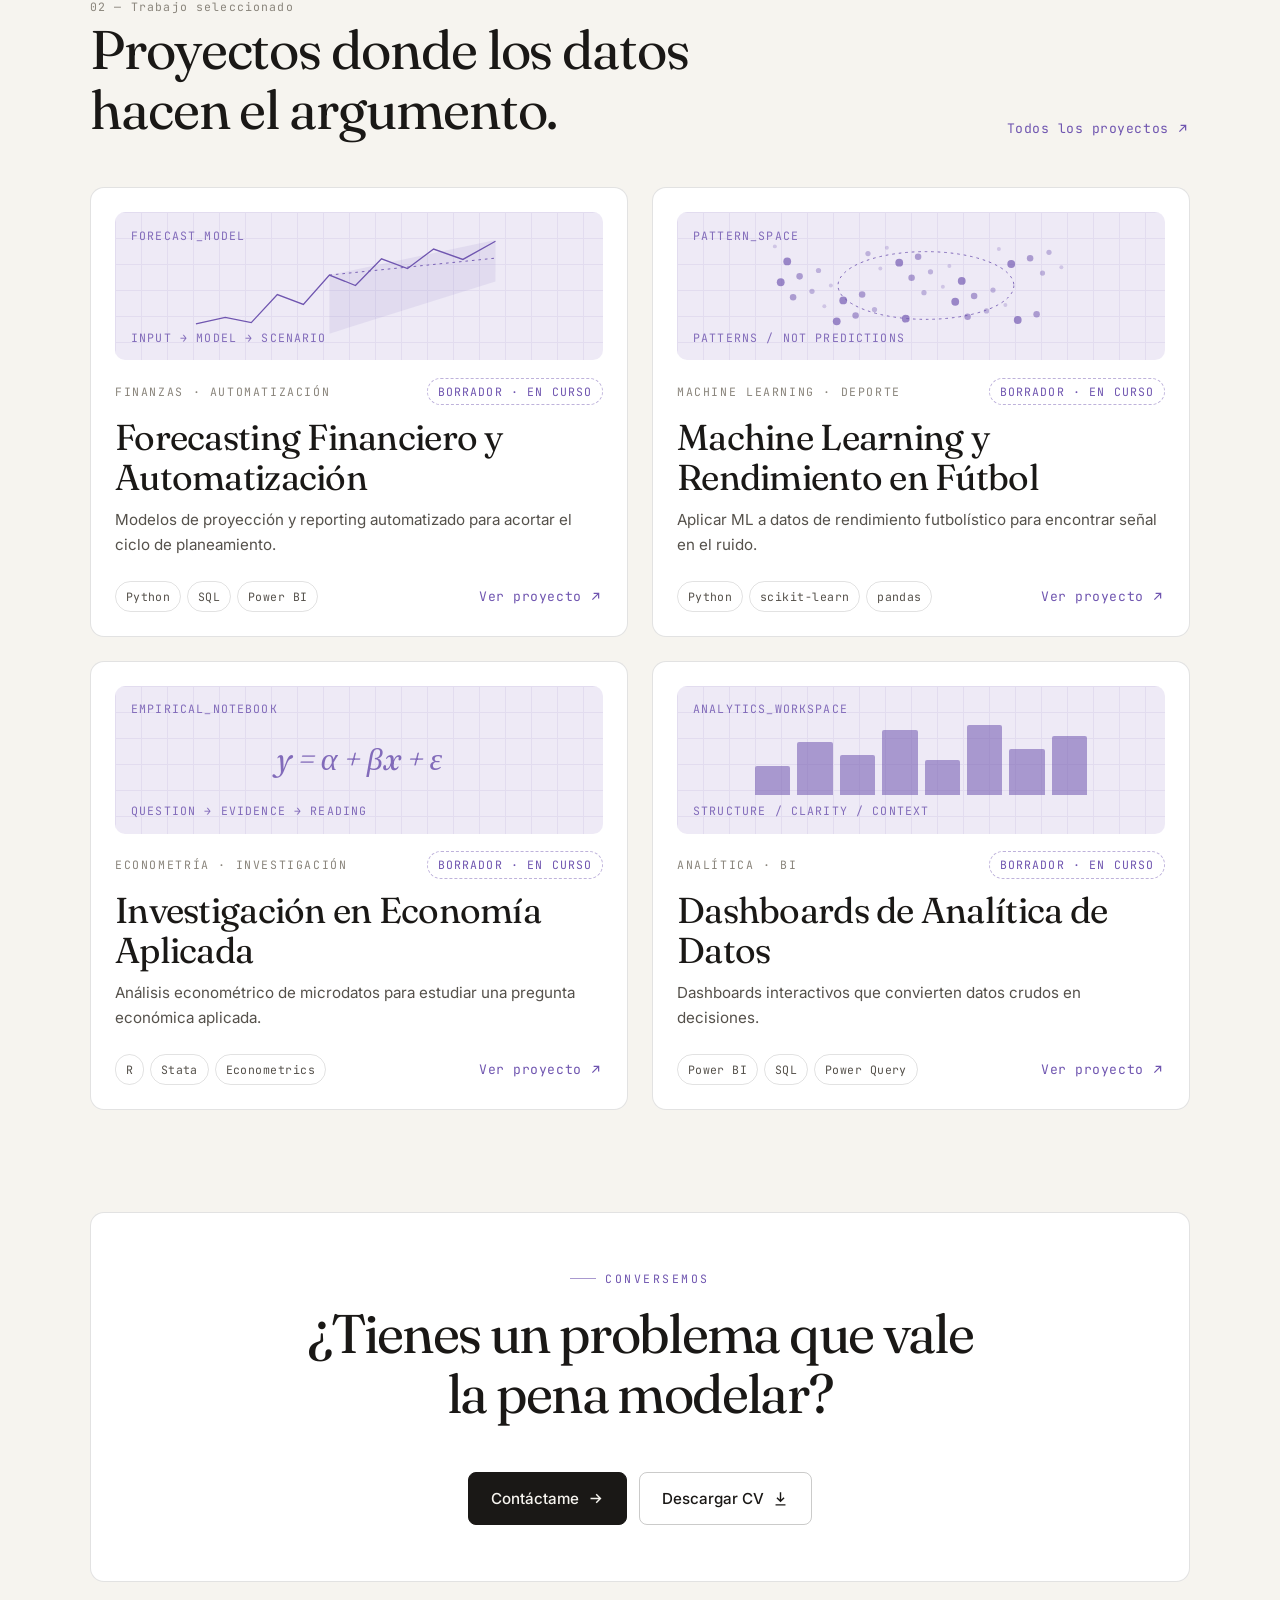
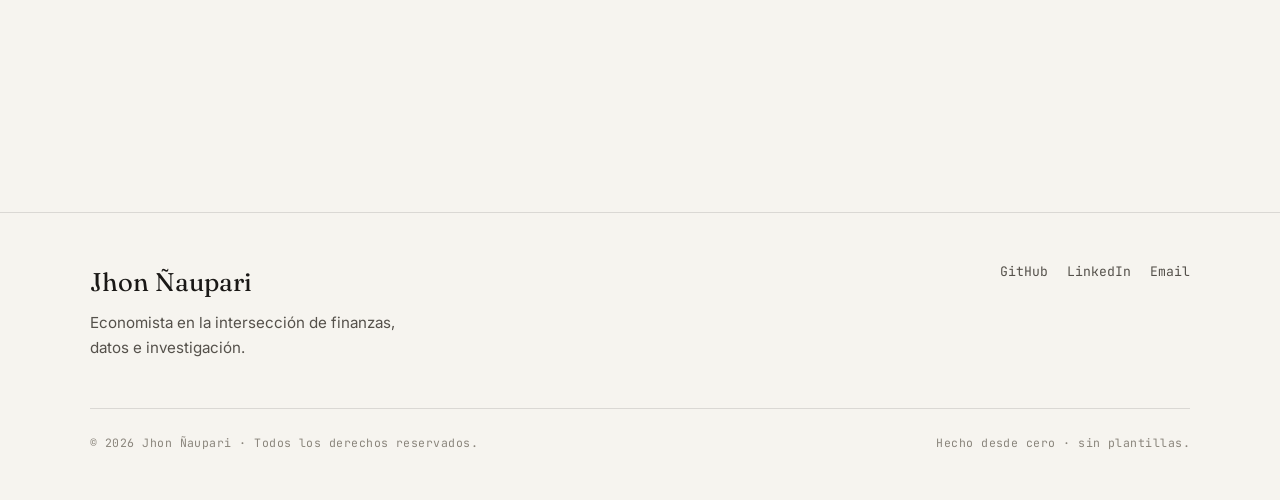
==== commit 6164f4d5: "Menu de 5 secciones, hero animado y CV como descarga - Menu reducido: Inicio, Sobre mi, Experiencia," ====
--- a/index.html
+++ b/index.html
@@ -64,20 +64,15 @@
         </div>
         </div>
         <div class="hero-visual">
-          <div class="signal">
-            <div class="signal-top"><span>◴ THE ANALYTICAL LENS</span><span data-en="EXPLORING" data-es="EXPLORANDO">EXPLORING</span></div>
-            <div class="signal-title" data-en="From uncertainty <em>to perspective.</em>" data-es="De la incertidumbre <em>a la perspectiva.</em>">From uncertainty <em>to perspective.</em></div>
-            <div class="signal-top"><span>MODEL / 001</span><span data-en="CONCEPTUAL STUDY" data-es="ESTUDIO CONCEPTUAL">CONCEPTUAL STUDY</span></div>
-            <svg viewBox="0 0 450 170" role="img" aria-label="Conceptual illustration with synthetic data">
-              <line x1="0" x2="450" y1="30" y2="30" stroke="currentColor" opacity=".10"/>
-              <line x1="0" x2="450" y1="70" y2="70" stroke="currentColor" opacity=".10"/>
-              <line x1="0" x2="450" y1="110" y2="110" stroke="currentColor" opacity=".10"/>
-              <line x1="0" x2="450" y1="150" y2="150" stroke="currentColor" opacity=".10"/>
-              <path d="M0 145 45 140 90 122 135 125 180 99 225 100 270 77 315 70 360 57 405 39 450 38" fill="none" stroke="currentColor" stroke-width="1.5" stroke-dasharray="5 5" opacity=".6"/>
-              <path d="M0 143 35 131 68 138 102 100 138 112 175 84 210 97 247 63 280 76 315 43 350 54 388 25 420 39 450 14" fill="none" stroke="currentColor" stroke-width="2.5"/>
+          <div class="signal nodemap-card">
+            <div class="signal-top"><span>◴ WORKFLOW_MAP</span><span data-en="LIVE" data-es="EN VIVO">LIVE</span></div>
+            <div class="signal-title" data-en="How I turn <em>data into decisions.</em>" data-es="Cómo convierto <em>datos en decisiones.</em>">How I turn <em>data into decisions.</em></div>
+            <svg id="hero-map" class="nodemap" viewBox="0 0 340 250" role="img" aria-label="Workflow map: Data, Model, Forecast, Decision and Signal connected around a central FP&amp;A node.">
+              <g class="nm-edges"></g>
+              <g class="nm-nodes"></g>
             </svg>
-            <div class="signal-axis"><span>INPUT</span><span data-en="ANALYSIS" data-es="ANÁLISIS">ANALYSIS</span><span>INSIGHT ↗</span></div>
-            <div class="signal-foot" data-en="Illustration · synthetic data" data-es="Ilustración · datos sintéticos">Illustration · synthetic data</div>
+            <div class="signal-axis"><span>INPUT</span><span data-en="ORCHESTRATION" data-es="ORQUESTACIÓN">ORCHESTRATION</span><span>OUTPUT ↗</span></div>
+            <div class="signal-foot" data-en="Conceptual map · how the pieces connect" data-es="Mapa conceptual · cómo se conectan las piezas">Conceptual map · how the pieces connect</div>
             <div class="floating"><b>f(x)</b><div data-en="Economic thinking.<strong>Technical execution.</strong>" data-es="Criterio económico.<strong>Ejecución técnica.</strong>">Economic thinking.<strong>Technical execution.</strong></div></div>
           </div>
         </div>
@@ -128,8 +123,8 @@
           <div class="hero-cta" style="justify-content:center">
             <a class="btn btn-primary" href="contact.html"><span data-i18n="common.getInTouch">Get in touch</span>
               <svg viewBox="0 0 24 24" fill="none" stroke="currentColor" stroke-width="2"><path d="M5 12h14M13 6l6 6-6 6"/></svg></a>
-            <a class="btn btn-ghost" href="resume.html"><span data-i18n="nav.resume">Resume</span>
-              <svg viewBox="0 0 24 24" fill="none" stroke="currentColor" stroke-width="2"><path d="M5 12h14M13 6l6 6-6 6"/></svg></a>
+            <a class="btn btn-ghost js-cv-download" href="#"><span data-i18n="common.downloadCv">Download CV</span>
+              <svg viewBox="0 0 24 24" fill="none" stroke="currentColor" stroke-width="2"><path d="M12 3v12M7 11l5 5 5-5M5 21h14"/></svg></a>
           </div>
         </div>
       </div>
--- a/assets/css/main.css
+++ b/assets/css/main.css
@@ -777,6 +777,64 @@
 .signal .floating b { font-family: var(--font-display); font-style: italic; font-size: 1.4rem; color: var(--accent); font-weight: 400; }
 .signal .floating strong { display: block; color: var(--text); font-weight: 500; }
 
+/* ---------- Animated node map (home hero) ---------- */
+.nodemap { width: 100%; height: auto; display: block; overflow: visible; margin: 0.6rem 0 0.2rem; }
+.nm-edges, .nm-nodes { will-change: transform; }
+.nm-edge { fill: none; }
+.nm-edge-spoke { stroke: var(--accent); opacity: 0.55; stroke-width: 1.2; }
+.nm-edge-ring { stroke: var(--text-faint); opacity: 0.4; stroke-width: 1; }
+.nm-dot {
+  fill: var(--bg-elev);
+  stroke: var(--accent);
+  stroke-width: 1.4;
+}
+.nm-node-main .nm-dot { fill: var(--accent); stroke: var(--accent); }
+.nm-label {
+  fill: var(--text-muted);
+  font-family: var(--font-mono);
+  font-size: 9px;
+  letter-spacing: 0.03em;
+}
+.nm-label-main { fill: var(--bg); font-weight: 600; }
+@media (prefers-reduced-motion: no-preference) {
+  .nm-dot { animation: nmPulse 3.4s ease-in-out infinite; }
+  .nm-node-main .nm-dot { animation-duration: 2.6s; }
+}
+@keyframes nmPulse {
+  0%, 100% { opacity: 0.78; }
+  50% { opacity: 1; }
+}
+
+/* ---------- Hero entrance (plays once on load, motion-safe) ---------- */
+@media (prefers-reduced-motion: no-preference) {
+  .hero .pill,
+  .hero h1,
+  .hero .tagline,
+  .hero .lede,
+  .hero .hero-cta,
+  .hero-visual {
+    opacity: 0;
+    animation: heroRise 0.7s var(--ease) forwards;
+  }
+  .hero .pill { animation-delay: 0.05s; }
+  .hero h1 { animation-delay: 0.15s; }
+  .hero .tagline { animation-delay: 0.3s; }
+  .hero .lede { animation-delay: 0.42s; }
+  .hero .hero-cta { animation-delay: 0.54s; }
+  .hero-visual { animation-duration: 0.9s; animation-delay: 0.32s; }
+}
+@keyframes heroRise {
+  from { opacity: 0; transform: translateY(14px); }
+  to { opacity: 1; transform: none; }
+}
+
+/* ---------- Microinteractions: card lift on hover ---------- */
+.project-card { transition: transform 0.35s var(--ease), border-color 0.35s var(--ease), box-shadow 0.35s var(--ease); }
+@media (prefers-reduced-motion: no-preference) {
+  .project-card:hover { transform: translateY(-4px); }
+}
+.project-card:hover { border-color: color-mix(in srgb, var(--accent) 45%, var(--border)); }
+
 /* ---------- Project conceptual art ---------- */
 .proj-art {
   position: relative;
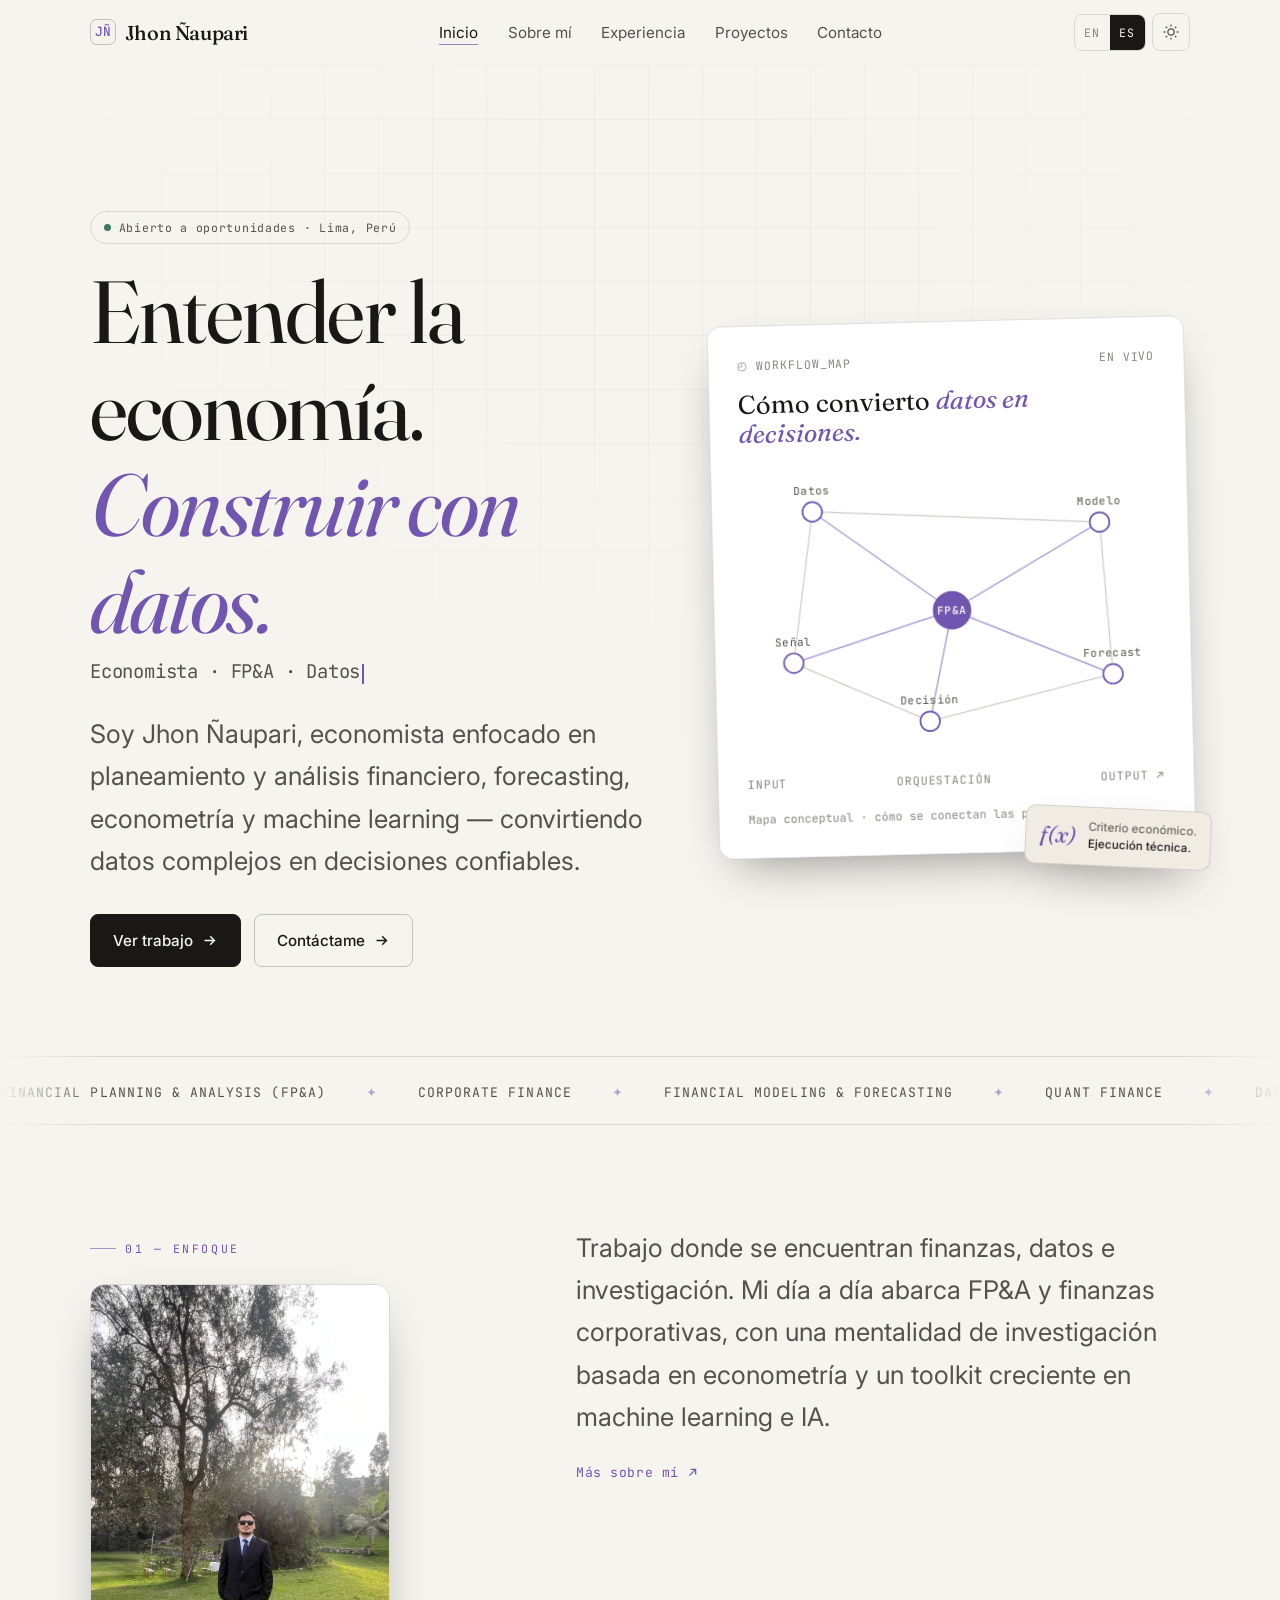
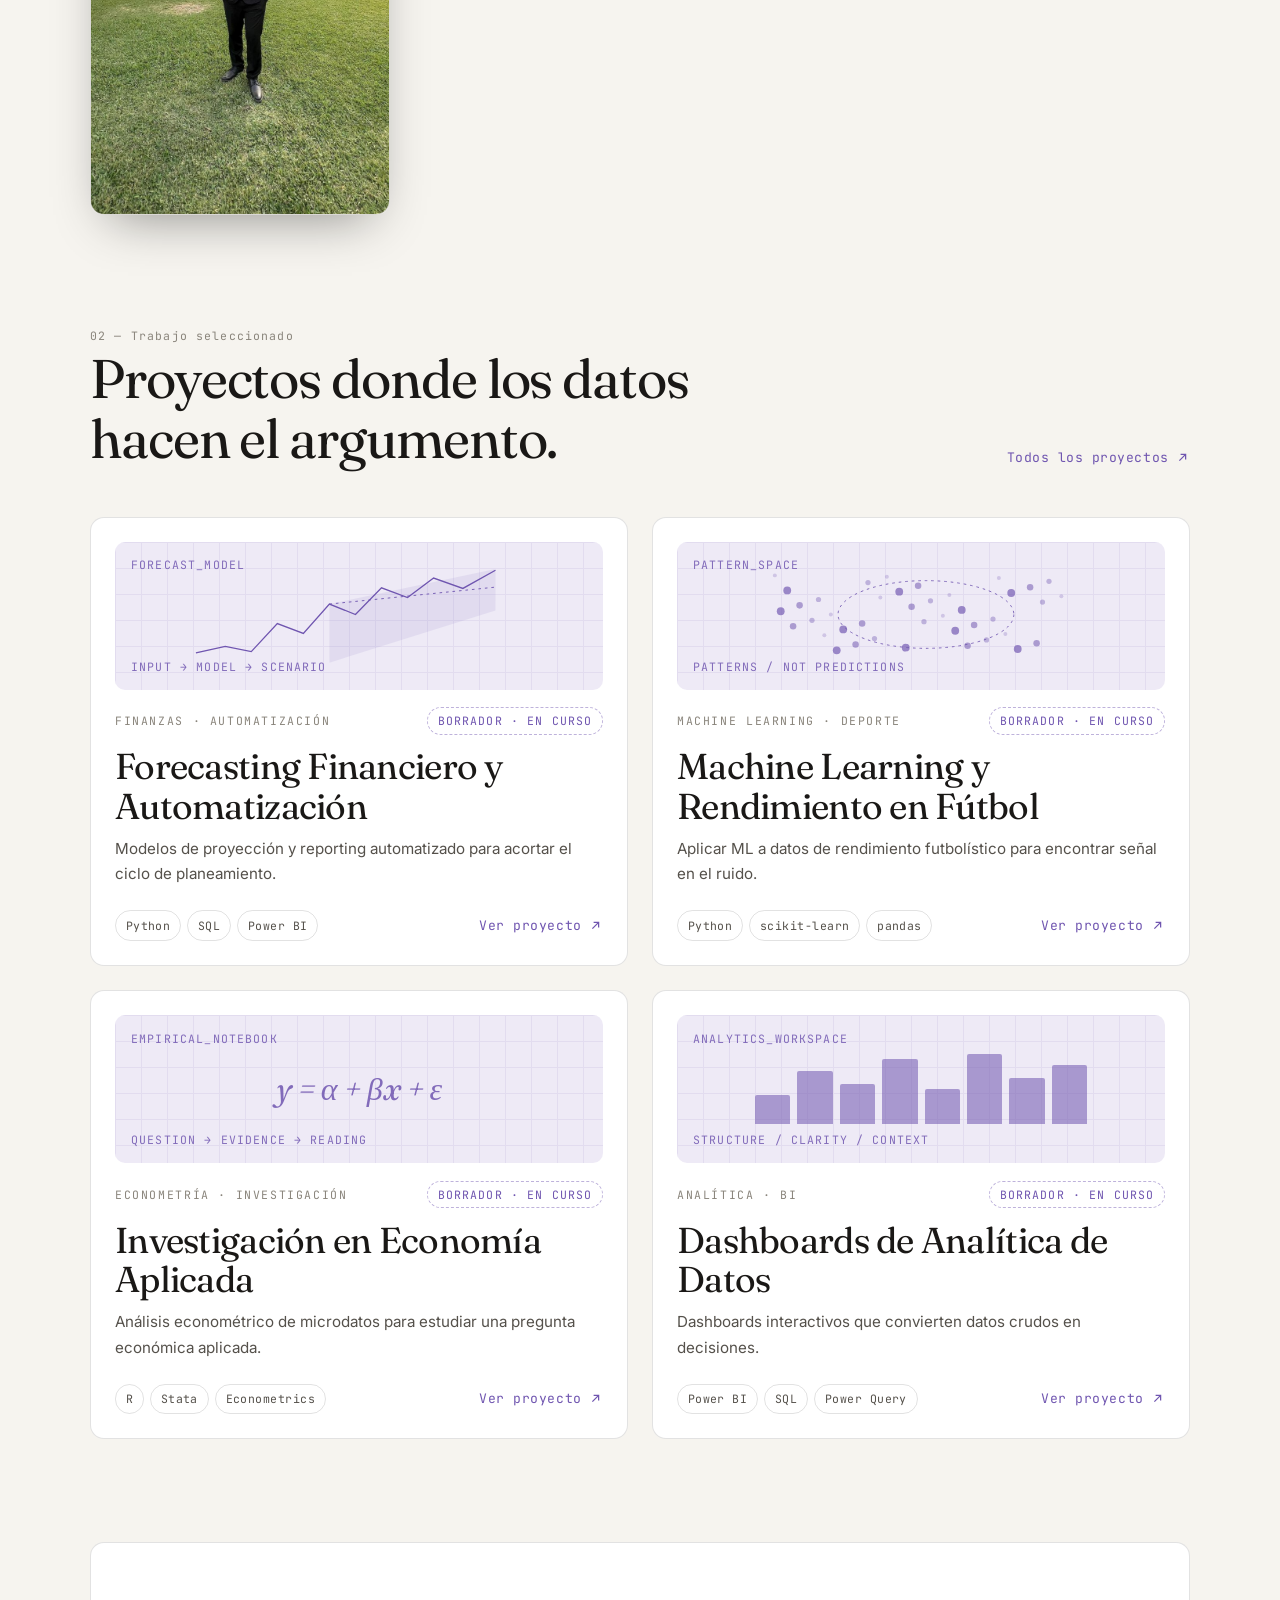
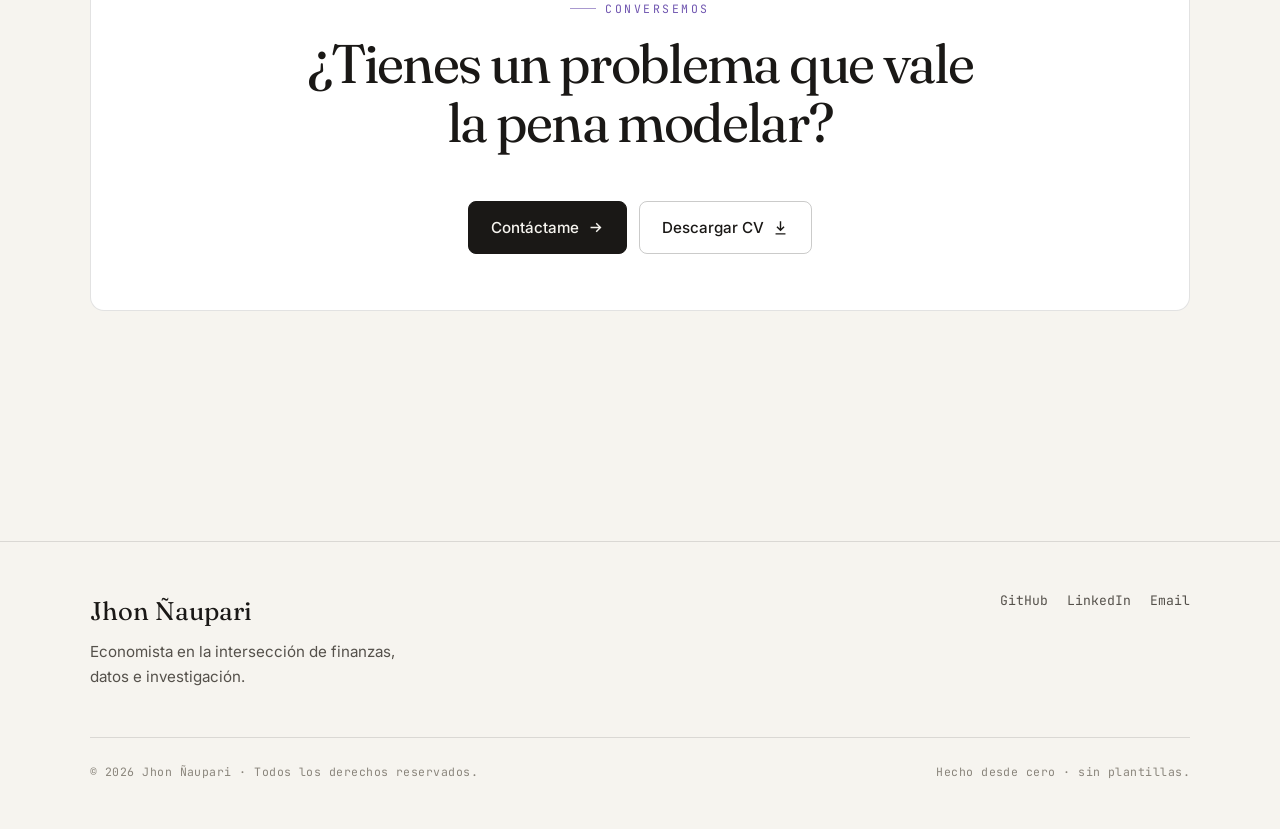
==== commit f8556aca: "Agrega foto de perfil en el bloque Enfoque (Inicio) - Retrato optimizado en assets/img/jhon-portrait" ====
--- a/index.html
+++ b/index.html
@@ -88,6 +88,9 @@
       <div class="container two-col">
         <div>
           <span class="eyebrow" data-en="01 — Focus" data-es="01 — Enfoque">01 — Focus</span>
+          <figure class="focus-portrait" data-reveal>
+            <img src="assets/img/jhon-portrait.jpg" alt="Jhon Ñaupari" width="760" height="1351" loading="lazy" decoding="async" />
+          </figure>
         </div>
         <div class="flow">
           <p class="lede-block" data-en="I work where finance, data and research meet. My day-to-day spans FP&amp;A and corporate finance, with a research mindset grounded in econometrics and a growing toolkit in machine learning and AI." data-es="Trabajo donde se encuentran finanzas, datos e investigación. Mi día a día abarca FP&amp;A y finanzas corporativas, con una mentalidad de investigación basada en econometría y un toolkit creciente en machine learning e IA.">
--- a/assets/css/main.css
+++ b/assets/css/main.css
@@ -835,6 +835,30 @@
 }
 .project-card:hover { border-color: color-mix(in srgb, var(--accent) 45%, var(--border)); }
 
+/* ---------- Focus portrait (home) ---------- */
+.focus-portrait {
+  margin: 1.6rem 0 0;
+  max-width: 300px;
+  border-radius: 14px;
+  overflow: hidden;
+  border: 1px solid var(--border);
+  box-shadow: var(--shadow);
+}
+.focus-portrait img {
+  display: block;
+  width: 100%;
+  height: auto;
+  filter: saturate(0.92) contrast(1.02);
+  transition: transform 0.6s var(--ease), filter 0.6s var(--ease);
+}
+.focus-portrait:hover img { filter: none; }
+@media (prefers-reduced-motion: no-preference) {
+  .focus-portrait:hover img { transform: scale(1.04); }
+}
+@media (max-width: 820px) {
+  .focus-portrait { max-width: 240px; }
+}
+
 /* ---------- Project conceptual art ---------- */
 .proj-art {
   position: relative;
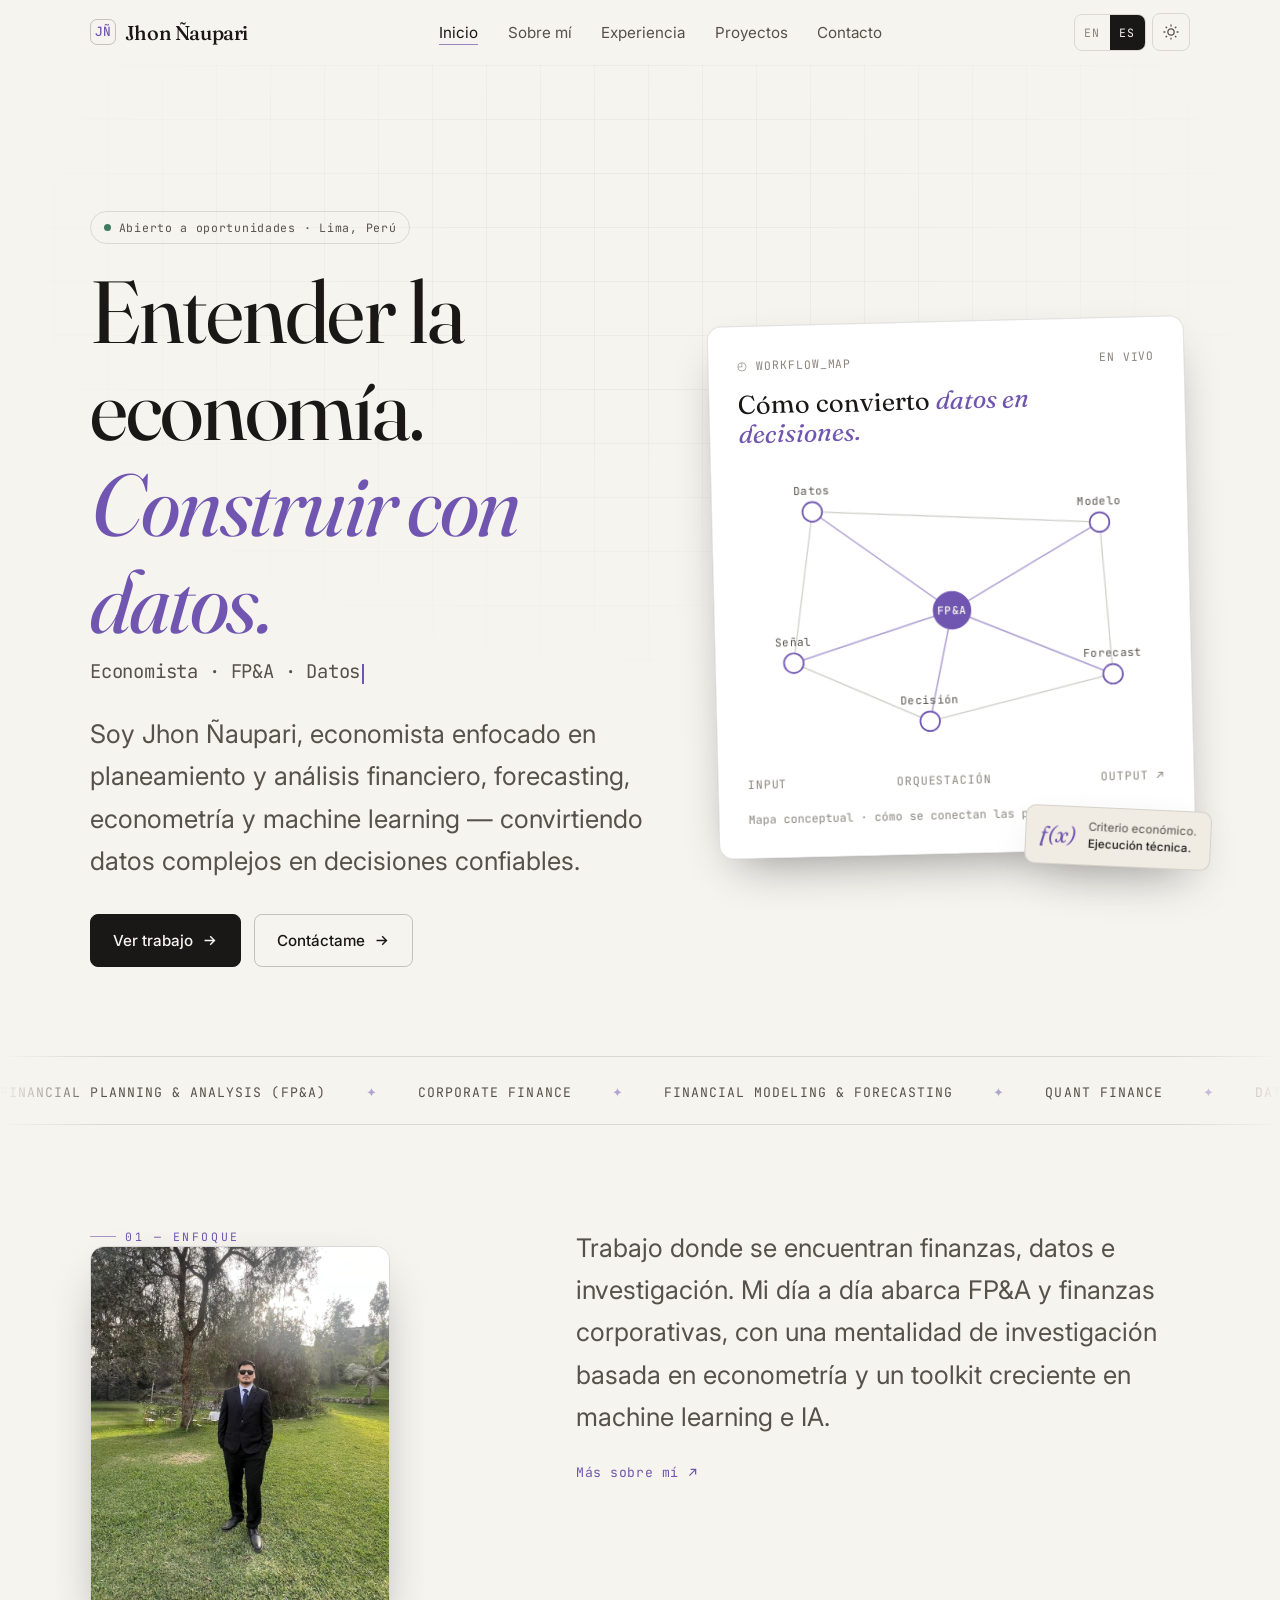
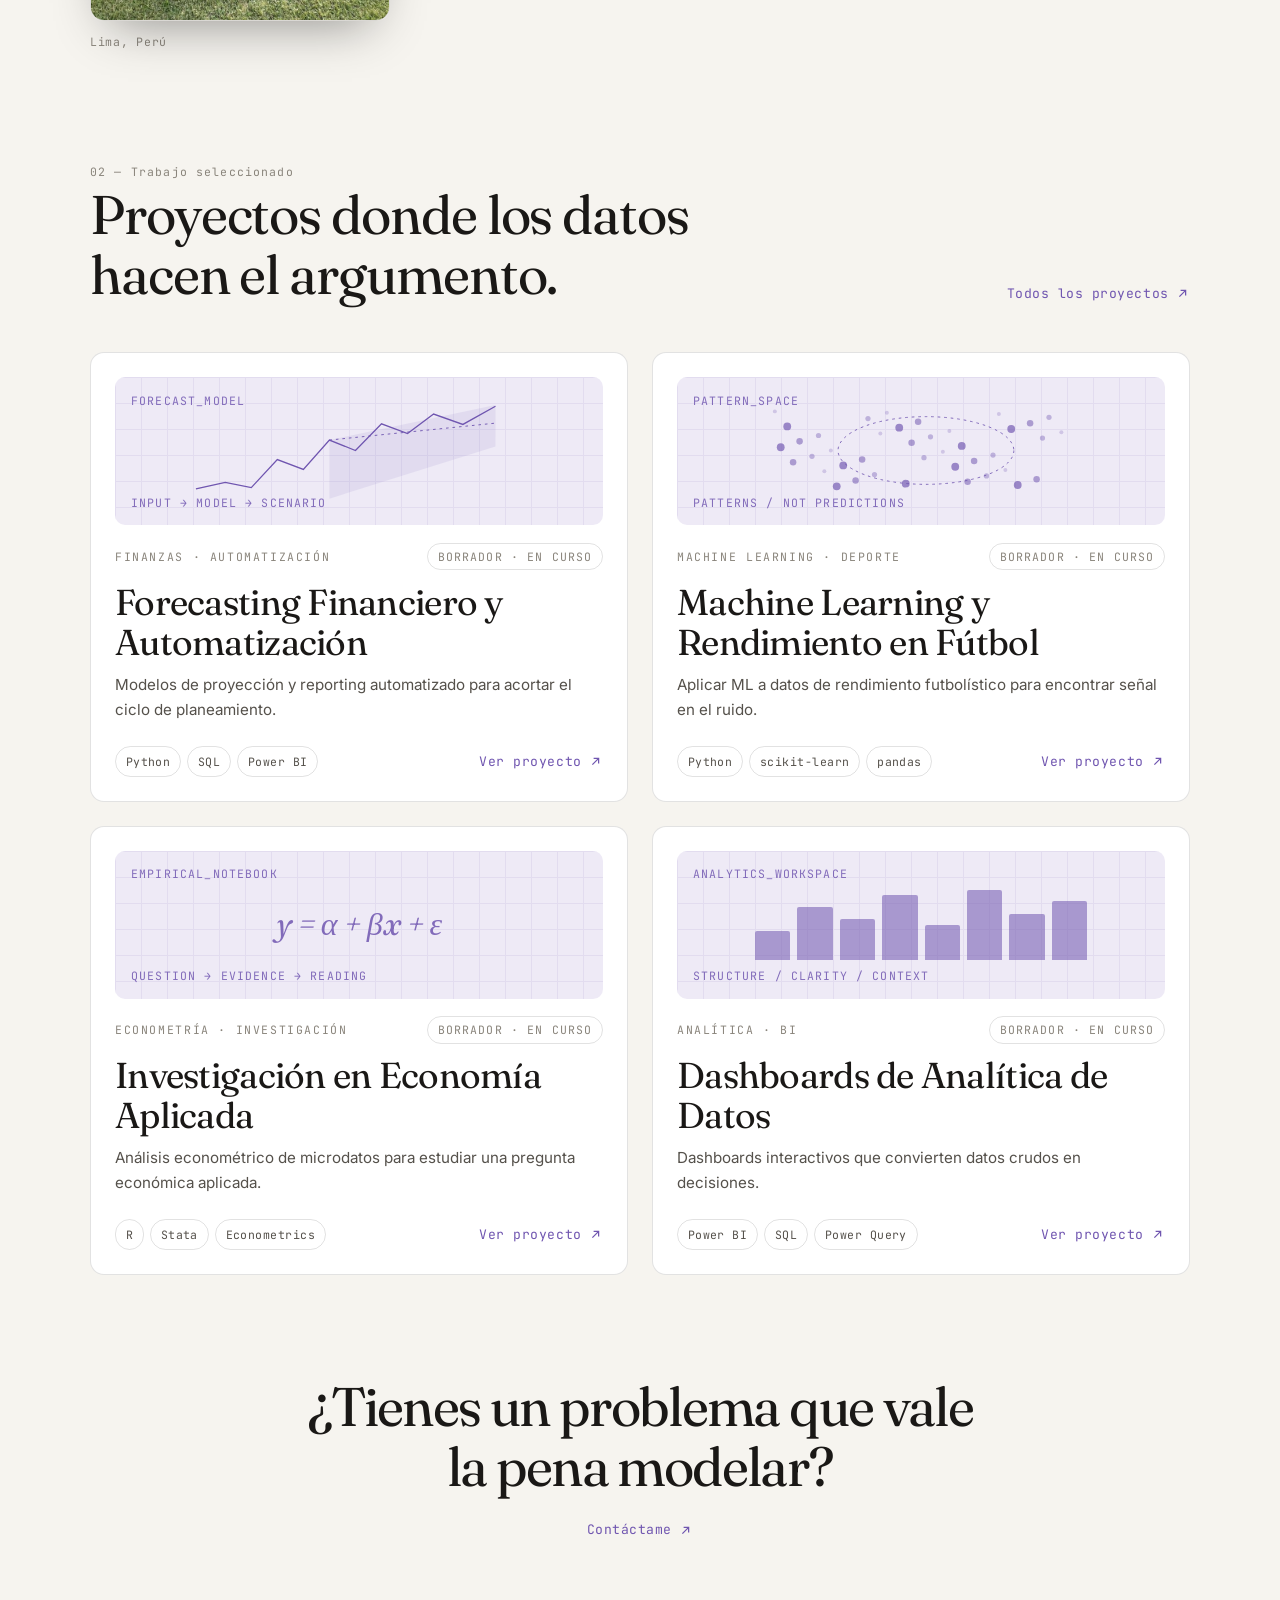
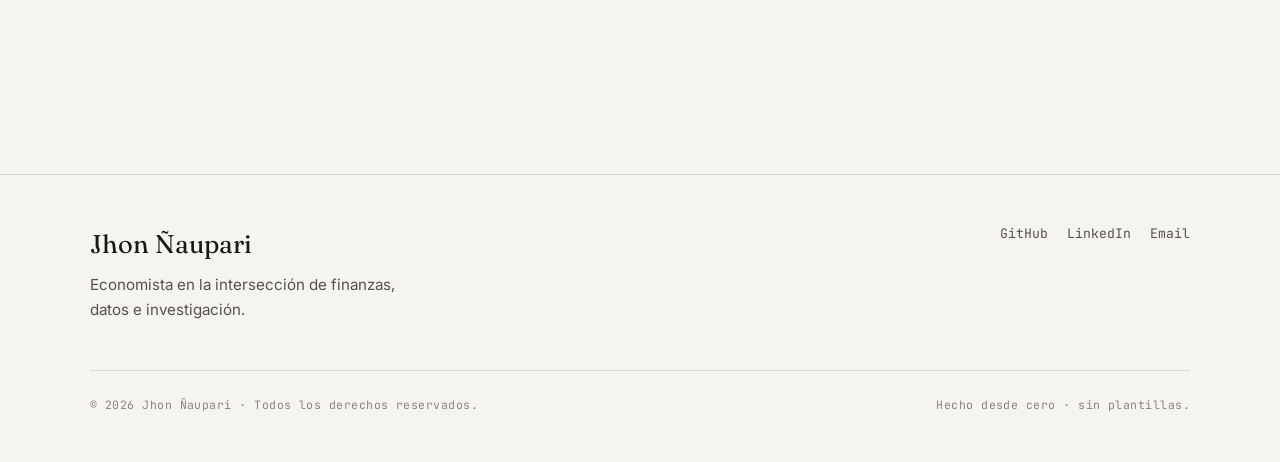
==== commit 56398901: "Pulido: encuadre uniforme de fotos, CTA minimalista y badges discretos - Fotos en marco 4:5 con pie " ====
--- a/index.html
+++ b/index.html
@@ -86,10 +86,11 @@
     <!-- INTRO / FOCUS -->
     <section class="section">
       <div class="container two-col">
-        <div>
+        <div class="col-portrait">
           <span class="eyebrow" data-en="01 — Focus" data-es="01 — Enfoque">01 — Focus</span>
-          <figure class="focus-portrait" data-reveal>
-            <img src="assets/img/jhon-portrait.jpg" alt="Jhon Ñaupari" width="760" height="1351" loading="lazy" decoding="async" />
+          <figure class="portrait-frame" data-reveal>
+            <div class="pf-media"><img src="assets/img/jhon-portrait.jpg" alt="Jhon Ñaupari" loading="lazy" decoding="async" style="object-position:center 72%" /></div>
+            <figcaption data-en="Lima, Peru" data-es="Lima, Perú">Lima, Perú</figcaption>
           </figure>
         </div>
         <div class="flow">
@@ -117,19 +118,12 @@
       </div>
     </section>
 
-    <!-- CTA STRIP -->
+    <!-- CLOSING CTA (minimal) -->
     <section class="section" style="padding-top:0">
-      <div class="container">
-        <div class="card" data-reveal style="padding:clamp(2rem,5vw,3.5rem);text-align:center;align-items:center">
-          <span class="eyebrow" style="justify-content:center" data-en="Let's talk" data-es="Conversemos">Let's talk</span>
-          <h2 class="display" style="font-size:var(--fs-700);margin:1rem 0;max-width:20ch" data-en="Have a problem worth modeling?" data-es="¿Tienes un problema que vale la pena modelar?">Have a problem worth modeling?</h2>
-          <div class="hero-cta" style="justify-content:center">
-            <a class="btn btn-primary" href="contact.html"><span data-i18n="common.getInTouch">Get in touch</span>
-              <svg viewBox="0 0 24 24" fill="none" stroke="currentColor" stroke-width="2"><path d="M5 12h14M13 6l6 6-6 6"/></svg></a>
-            <a class="btn btn-ghost js-cv-download" href="#"><span data-i18n="common.downloadCv">Download CV</span>
-              <svg viewBox="0 0 24 24" fill="none" stroke="currentColor" stroke-width="2"><path d="M12 3v12M7 11l5 5 5-5M5 21h14"/></svg></a>
-          </div>
-        </div>
+      <div class="container" style="text-align:center">
+        <h2 class="display" data-reveal style="font-size:var(--fs-700);margin:0 auto;max-width:20ch" data-en="Have a problem worth modeling?" data-es="¿Tienes un problema que vale la pena modelar?">Have a problem worth modeling?</h2>
+        <a class="link-arrow" href="contact.html" style="justify-content:center;margin-top:1.4rem"><span data-i18n="common.getInTouch">Get in touch</span>
+          <svg viewBox="0 0 24 24" fill="none" stroke="currentColor" stroke-width="2"><path d="M7 17 17 7M9 7h8v8"/></svg></a>
       </div>
     </section>
   </main>
--- a/assets/css/main.css
+++ b/assets/css/main.css
@@ -547,8 +547,8 @@
   font-size: var(--fs-100);
   letter-spacing: 0.1em;
   text-transform: uppercase;
-  color: var(--accent);
-  border: 1px dashed color-mix(in srgb, var(--accent) 45%, transparent);
+  color: var(--text-faint);
+  border: 1px solid var(--border);
   border-radius: 999px;
   padding: 0.2rem 0.6rem;
 }
@@ -835,28 +835,43 @@
 }
 .project-card:hover { border-color: color-mix(in srgb, var(--accent) 45%, var(--border)); }
 
-/* ---------- Focus portrait (home) ---------- */
-.focus-portrait {
-  margin: 1.6rem 0 0;
-  max-width: 300px;
+/* ---------- Portrait frame (reusable, uniform crop) ---------- */
+/* Column that holds an eyebrow + portrait: keeps the eyebrow pinned to the
+   top while the photo centres vertically against the text beside it. */
+.col-portrait { display: flex; flex-direction: column; }
+.col-portrait .portrait-frame { margin-top: auto; margin-bottom: auto; }
+
+.portrait-frame { margin: 1.6rem 0 0; max-width: 300px; }
+.portrait-frame .pf-media {
+  position: relative;
+  aspect-ratio: 4 / 5;        /* same frame for every photo */
   border-radius: 14px;
   overflow: hidden;
   border: 1px solid var(--border);
   box-shadow: var(--shadow);
 }
-.focus-portrait img {
+.portrait-frame img {
   display: block;
   width: 100%;
-  height: auto;
+  height: 100%;
+  object-fit: cover;
+  object-position: center 18%;  /* keep the face when cropping */
   filter: saturate(0.92) contrast(1.02);
   transition: transform 0.6s var(--ease), filter 0.6s var(--ease);
 }
-.focus-portrait:hover img { filter: none; }
+.portrait-frame:hover img { filter: none; }
 @media (prefers-reduced-motion: no-preference) {
-  .focus-portrait:hover img { transform: scale(1.04); }
+  .portrait-frame:hover img { transform: scale(1.04); }
+}
+.portrait-frame figcaption {
+  margin-top: 0.7rem;
+  font-family: var(--font-mono);
+  font-size: var(--fs-100);
+  letter-spacing: 0.06em;
+  color: var(--text-faint);
 }
 @media (max-width: 820px) {
-  .focus-portrait { max-width: 240px; }
+  .portrait-frame { max-width: 240px; margin-bottom: 0; }
 }
 
 /* ---------- Project conceptual art ---------- */
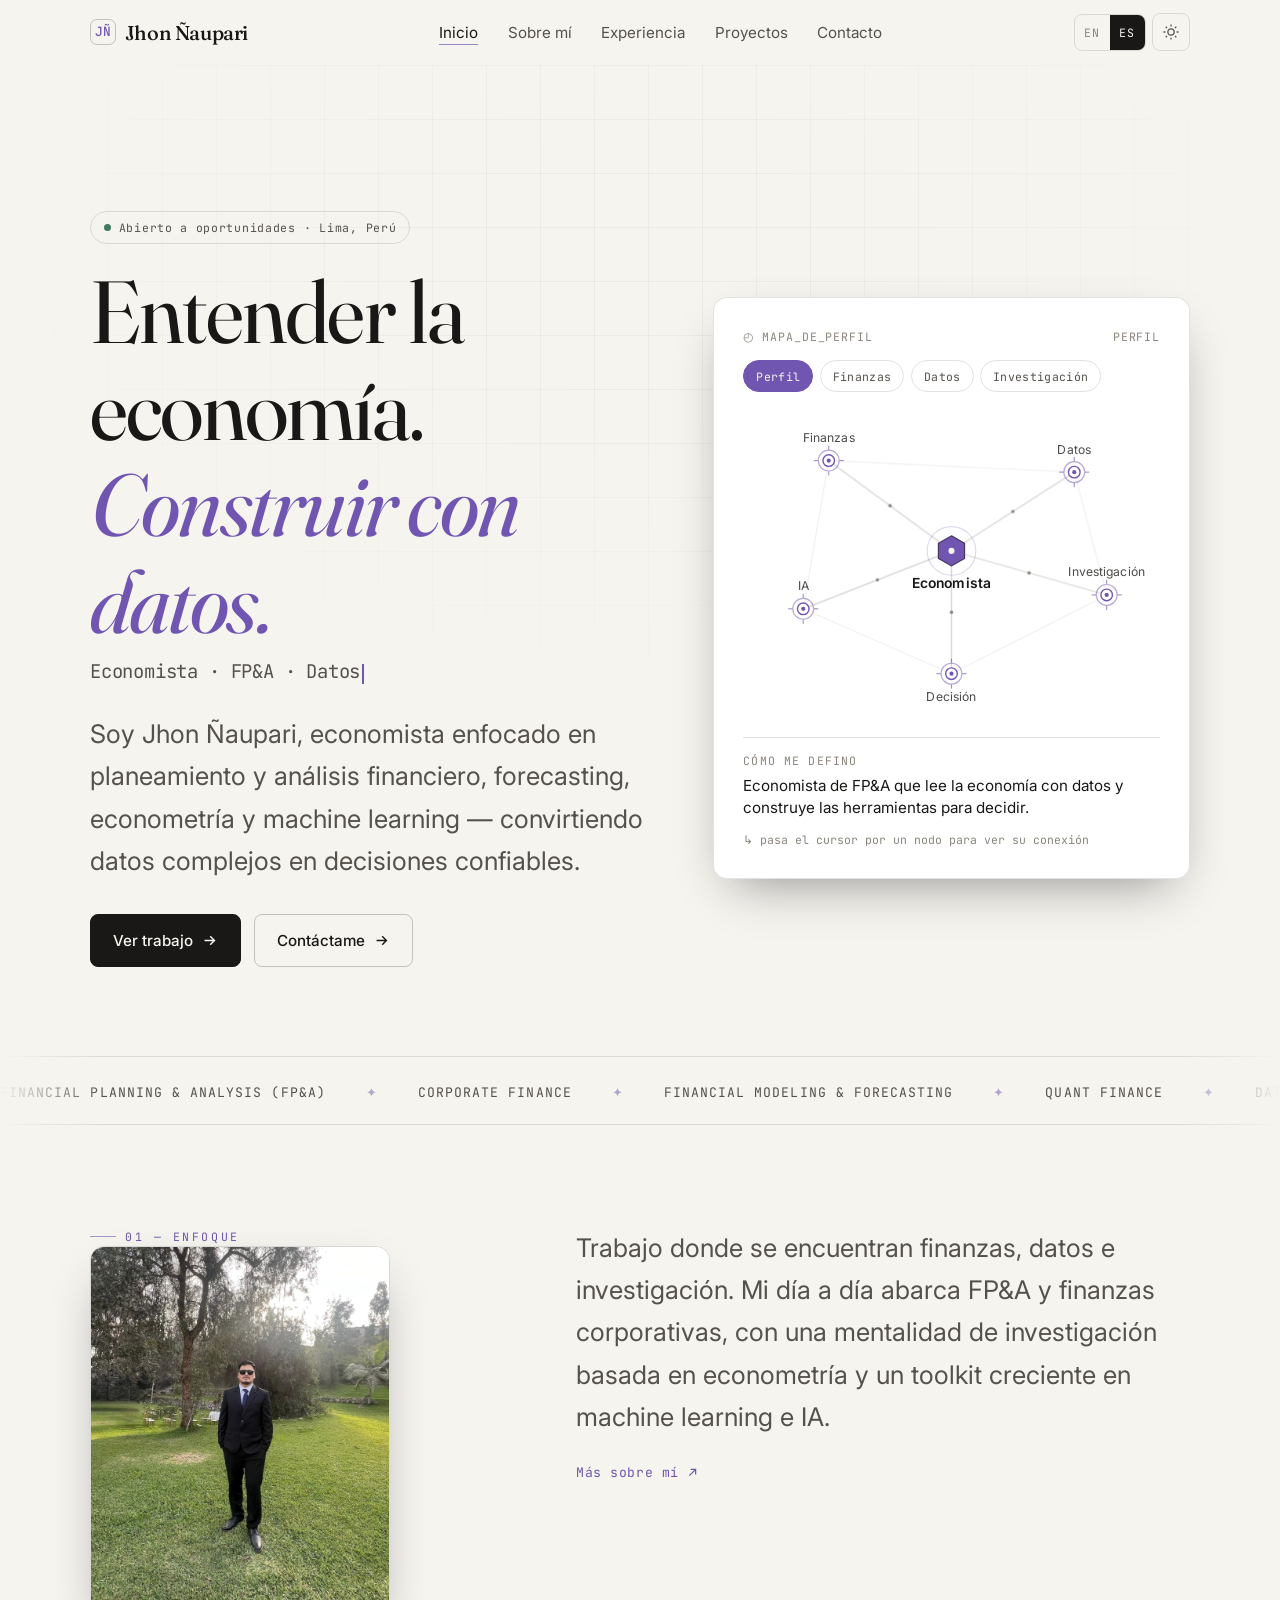
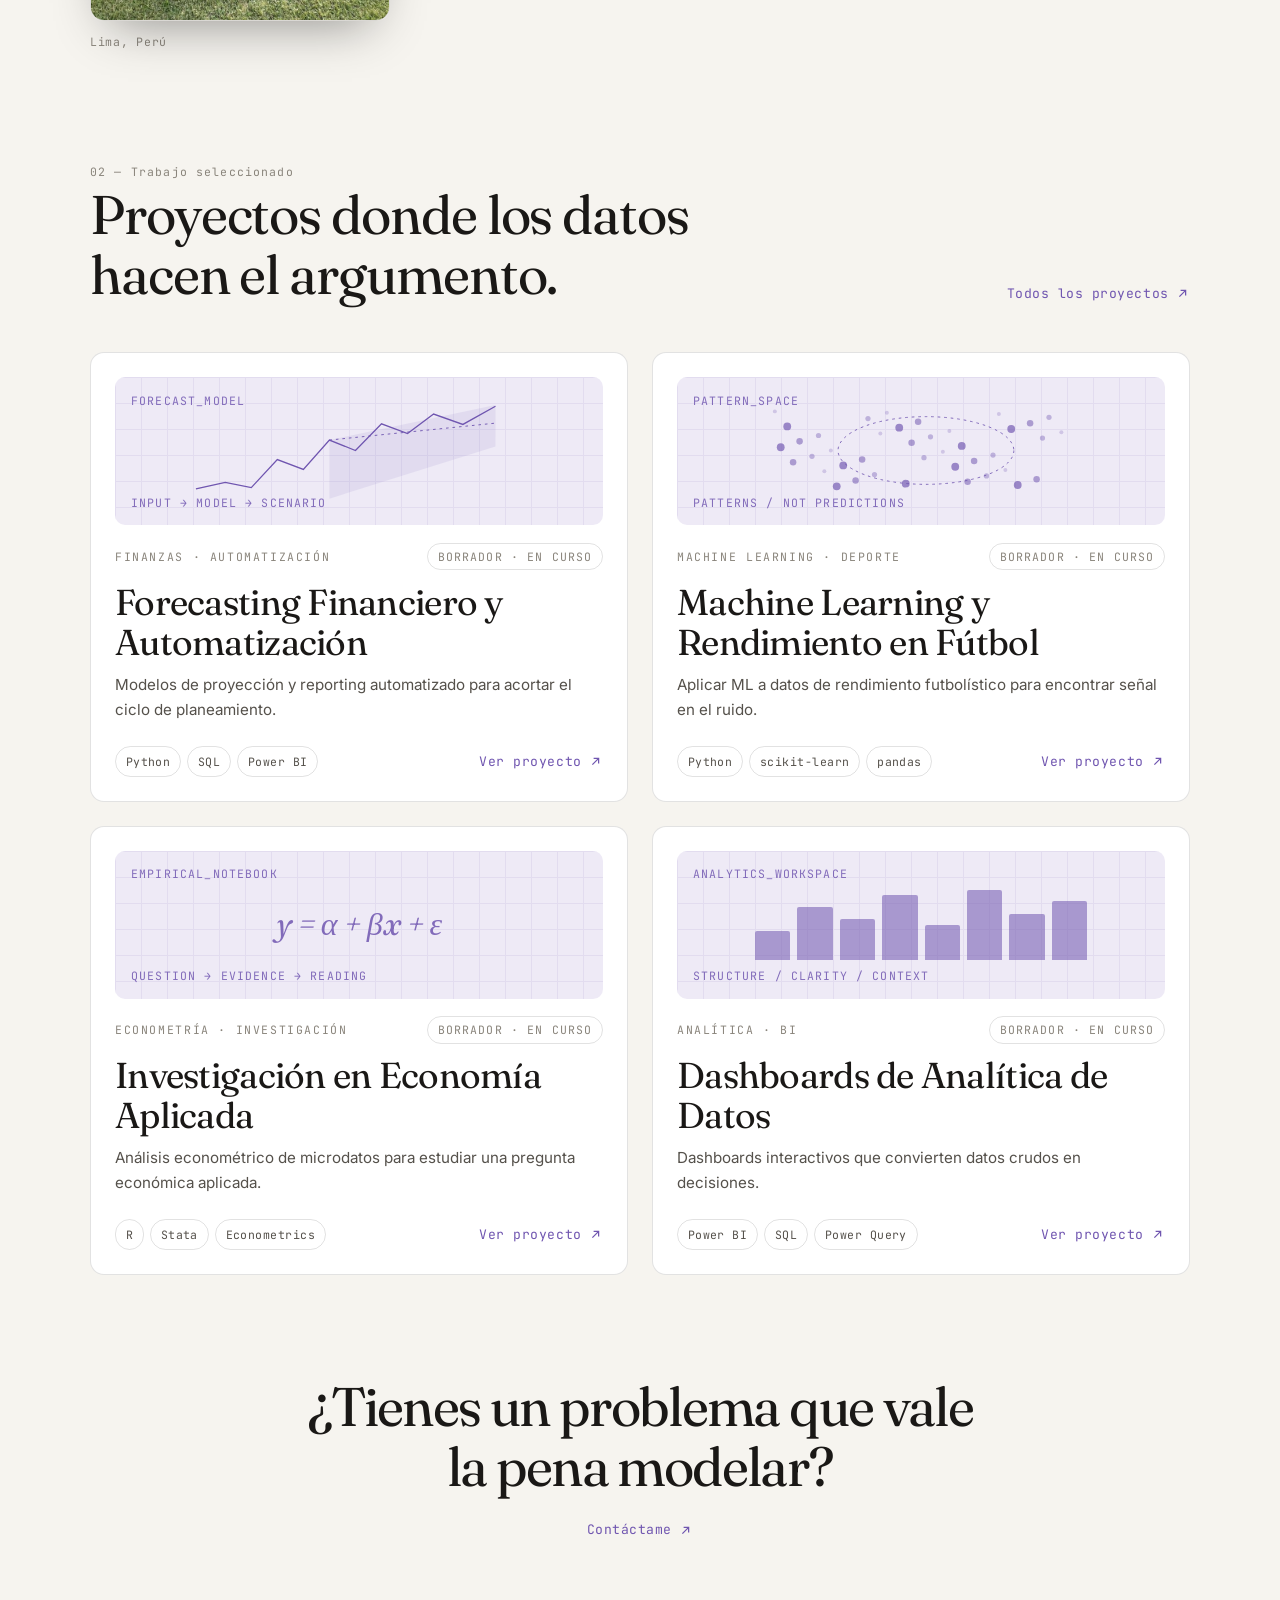
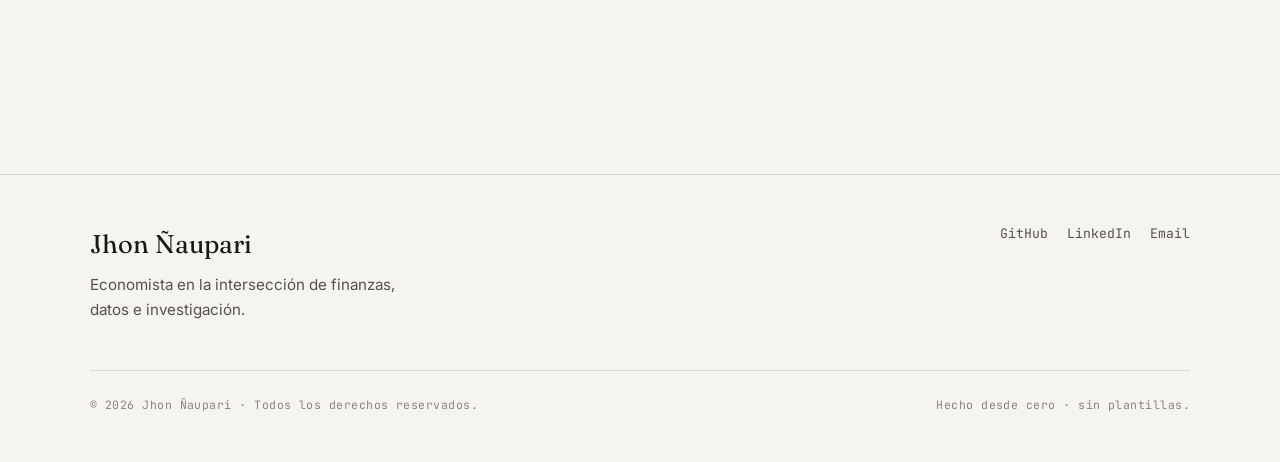
==== commit e70c8b95: "Hero: mapa de perfil interactivo y CV arriba en Experiencia - Mapa del hero por pestañas (Perfil/Fin" ====
--- a/index.html
+++ b/index.html
@@ -65,15 +65,17 @@
         </div>
         <div class="hero-visual">
           <div class="signal nodemap-card">
-            <div class="signal-top"><span>◴ WORKFLOW_MAP</span><span data-en="LIVE" data-es="EN VIVO">LIVE</span></div>
-            <div class="signal-title" data-en="How I turn <em>data into decisions.</em>" data-es="Cómo convierto <em>datos en decisiones.</em>">How I turn <em>data into decisions.</em></div>
-            <svg id="hero-map" class="nodemap" viewBox="0 0 340 250" role="img" aria-label="Workflow map: Data, Model, Forecast, Decision and Signal connected around a central FP&amp;A node.">
+            <div class="signal-top"><span>◴ <span data-en="PROFILE_MAP" data-es="MAPA_DE_PERFIL">PROFILE_MAP</span></span><span class="nm-hint" id="nm-hint">PERFIL</span></div>
+            <div class="nm-tabs" id="nm-tabs" role="tablist" aria-label="Profile facets"></div>
+            <svg id="hero-map" class="nodemap" viewBox="0 0 360 280" role="img" aria-label="Interactive profile map: switch facets to see the concepts behind each one.">
               <g class="nm-edges"></g>
               <g class="nm-nodes"></g>
             </svg>
-            <div class="signal-axis"><span>INPUT</span><span data-en="ORCHESTRATION" data-es="ORQUESTACIÓN">ORCHESTRATION</span><span>OUTPUT ↗</span></div>
-            <div class="signal-foot" data-en="Conceptual map · how the pieces connect" data-es="Mapa conceptual · cómo se conectan las piezas">Conceptual map · how the pieces connect</div>
-            <div class="floating"><b>f(x)</b><div data-en="Economic thinking.<strong>Technical execution.</strong>" data-es="Criterio económico.<strong>Ejecución técnica.</strong>">Economic thinking.<strong>Technical execution.</strong></div></div>
+            <div class="nm-define">
+              <div class="nm-define-label" data-en="HOW I'D DEFINE MYSELF" data-es="CÓMO ME DEFINO">HOW I'D DEFINE MYSELF</div>
+              <div class="nm-define-text" id="nm-define"></div>
+              <div class="nm-define-hint" data-en="↳ hover a node to see its connection" data-es="↳ pasa el cursor por un nodo para ver su conexión">↳ pasa el cursor por un nodo para ver su conexión</div>
+            </div>
           </div>
         </div>
         </div>
--- a/assets/css/main.css
+++ b/assets/css/main.css
@@ -777,33 +777,78 @@
 .signal .floating b { font-family: var(--font-display); font-style: italic; font-size: 1.4rem; color: var(--accent); font-weight: 400; }
 .signal .floating strong { display: block; color: var(--text); font-weight: 500; }
 
-/* ---------- Animated node map (home hero) ---------- */
-.nodemap { width: 100%; height: auto; display: block; overflow: visible; margin: 0.6rem 0 0.2rem; }
+/* ---------- Node map: detailed hub nodes + hexagon core ---------- */
+.nodemap { width: 100%; height: auto; display: block; overflow: visible; margin: 0.4rem 0 0.2rem; }
 .nm-edges, .nm-nodes { will-change: transform; }
 .nm-edge { fill: none; }
-.nm-edge-spoke { stroke: var(--accent); opacity: 0.55; stroke-width: 1.2; }
-.nm-edge-ring { stroke: var(--text-faint); opacity: 0.4; stroke-width: 1; }
-.nm-dot {
-  fill: var(--bg-elev);
-  stroke: var(--accent);
-  stroke-width: 1.4;
-}
-.nm-node-main .nm-dot { fill: var(--accent); stroke: var(--accent); }
+.nm-edge-spoke { stroke: var(--border-strong); opacity: 0.8; stroke-width: 1.1; }
+.nm-edge-spoke.is-lit { stroke: var(--accent); opacity: 1; stroke-width: 2; }
+.nm-edge-ring { stroke: var(--border); opacity: 0.55; stroke-width: 1; }
+.nm-mid-dot { fill: var(--text-faint); }
+.nm-hub-ring { fill: none; stroke: var(--accent); opacity: 0.5; }
+.nm-hub-core { fill: var(--bg-elev); stroke: var(--accent); stroke-width: 1.2; }
+.nm-hub-dot { fill: var(--accent); }
+.nm-hub-tick { stroke: color-mix(in srgb, var(--accent) 55%, var(--border)); stroke-width: 1; }
+.nm-core-glow { fill: none; stroke: var(--accent); opacity: 0.22; }
+.nm-core-hex { fill: var(--accent); stroke: color-mix(in srgb, var(--accent) 45%, var(--text)); stroke-width: 1; }
+.nm-core-center { fill: var(--bg); }
 .nm-label {
-  fill: var(--text-muted);
-  font-family: var(--font-mono);
-  font-size: 9px;
+  fill: color-mix(in srgb, var(--text) 78%, transparent);
+  font-family: "Inter", system-ui, sans-serif;
+  font-size: 10.5px;
+  letter-spacing: 0.01em;
+}
+.nm-label.is-lit { fill: var(--text); }
+.nm-label-main { fill: var(--text); font-weight: 600; font-size: 12px; }
+@media (prefers-reduced-motion: no-preference) {
+  .nm-hub-dot { animation: nmPulse 3.4s ease-in-out infinite; }
+}
+@keyframes nmPulse {
+  0%, 100% { opacity: 0.7; }
+  50% { opacity: 1; }
+}
+
+/* ---------- Interactive profile map (tabs + definition) ---------- */
+.nodemap-card { transform: none; }
+.nodemap-card:hover { transform: none; }
+.nm-hint { font-family: var(--font-mono); font-size: var(--fs-100); color: var(--text-faint); letter-spacing: 0.08em; }
+.nm-tabs { display: flex; flex-wrap: wrap; gap: 0.4rem; margin: 0.9rem 0 0.2rem; }
+.nm-tab {
+  font-family: var(--font-mono);
+  font-size: var(--fs-100);
   letter-spacing: 0.03em;
-}
-.nm-label-main { fill: var(--bg); font-weight: 600; }
-@media (prefers-reduced-motion: no-preference) {
-  .nm-dot { animation: nmPulse 3.4s ease-in-out infinite; }
-  .nm-node-main .nm-dot { animation-duration: 2.6s; }
-}
-@keyframes nmPulse {
-  0%, 100% { opacity: 0.78; }
-  50% { opacity: 1; }
-}
+  color: var(--text-muted);
+  background: transparent;
+  border: 1px solid var(--border);
+  border-radius: 999px;
+  padding: 0.34rem 0.75rem;
+  cursor: pointer;
+  transition: color 0.25s var(--ease), border-color 0.25s var(--ease), background 0.25s var(--ease);
+}
+.nm-tab:hover { color: var(--text); border-color: color-mix(in srgb, var(--accent) 50%, var(--border)); }
+.nm-tab.is-active { background: var(--accent); border-color: var(--accent); color: var(--bg); }
+.nm-tab:focus-visible { outline: 2px solid var(--accent); outline-offset: 2px; }
+.nm-define { margin-top: 0.9rem; border-top: 1px solid var(--border); padding-top: 0.8rem; }
+.nm-define-label { font-family: var(--font-mono); font-size: var(--fs-100); letter-spacing: 0.1em; color: var(--text-faint); margin-bottom: 0.3rem; }
+.nm-define-text { color: var(--text); font-size: var(--fs-300); line-height: 1.5; min-height: 2.6em; }
+.nm-define-hint { font-family: var(--font-mono); font-size: var(--fs-100); color: var(--text-faint); margin-top: 0.6rem; }
+
+/* ---------- Experience hero with CV card ---------- */
+.exp-hero { display: grid; grid-template-columns: 1.35fr 0.65fr; gap: var(--space-lg); align-items: start; }
+@media (max-width: 820px) { .exp-hero { grid-template-columns: 1fr; } }
+.cv-card {
+  background: var(--bg-elev);
+  border: 1px solid var(--border);
+  border-radius: var(--radius);
+  padding: 1.4rem;
+  box-shadow: var(--shadow);
+}
+.cv-card-label {
+  font-family: var(--font-mono); font-size: var(--fs-100);
+  letter-spacing: 0.14em; text-transform: uppercase; color: var(--text-faint);
+}
+.cv-card p { color: var(--text-muted); font-size: var(--fs-300); margin: 0.6rem 0 1.1rem; }
+.cv-card-actions { display: flex; flex-direction: column; gap: 0.9rem; align-items: flex-start; }
 
 /* ---------- Hero entrance (plays once on load, motion-safe) ---------- */
 @media (prefers-reduced-motion: no-preference) {
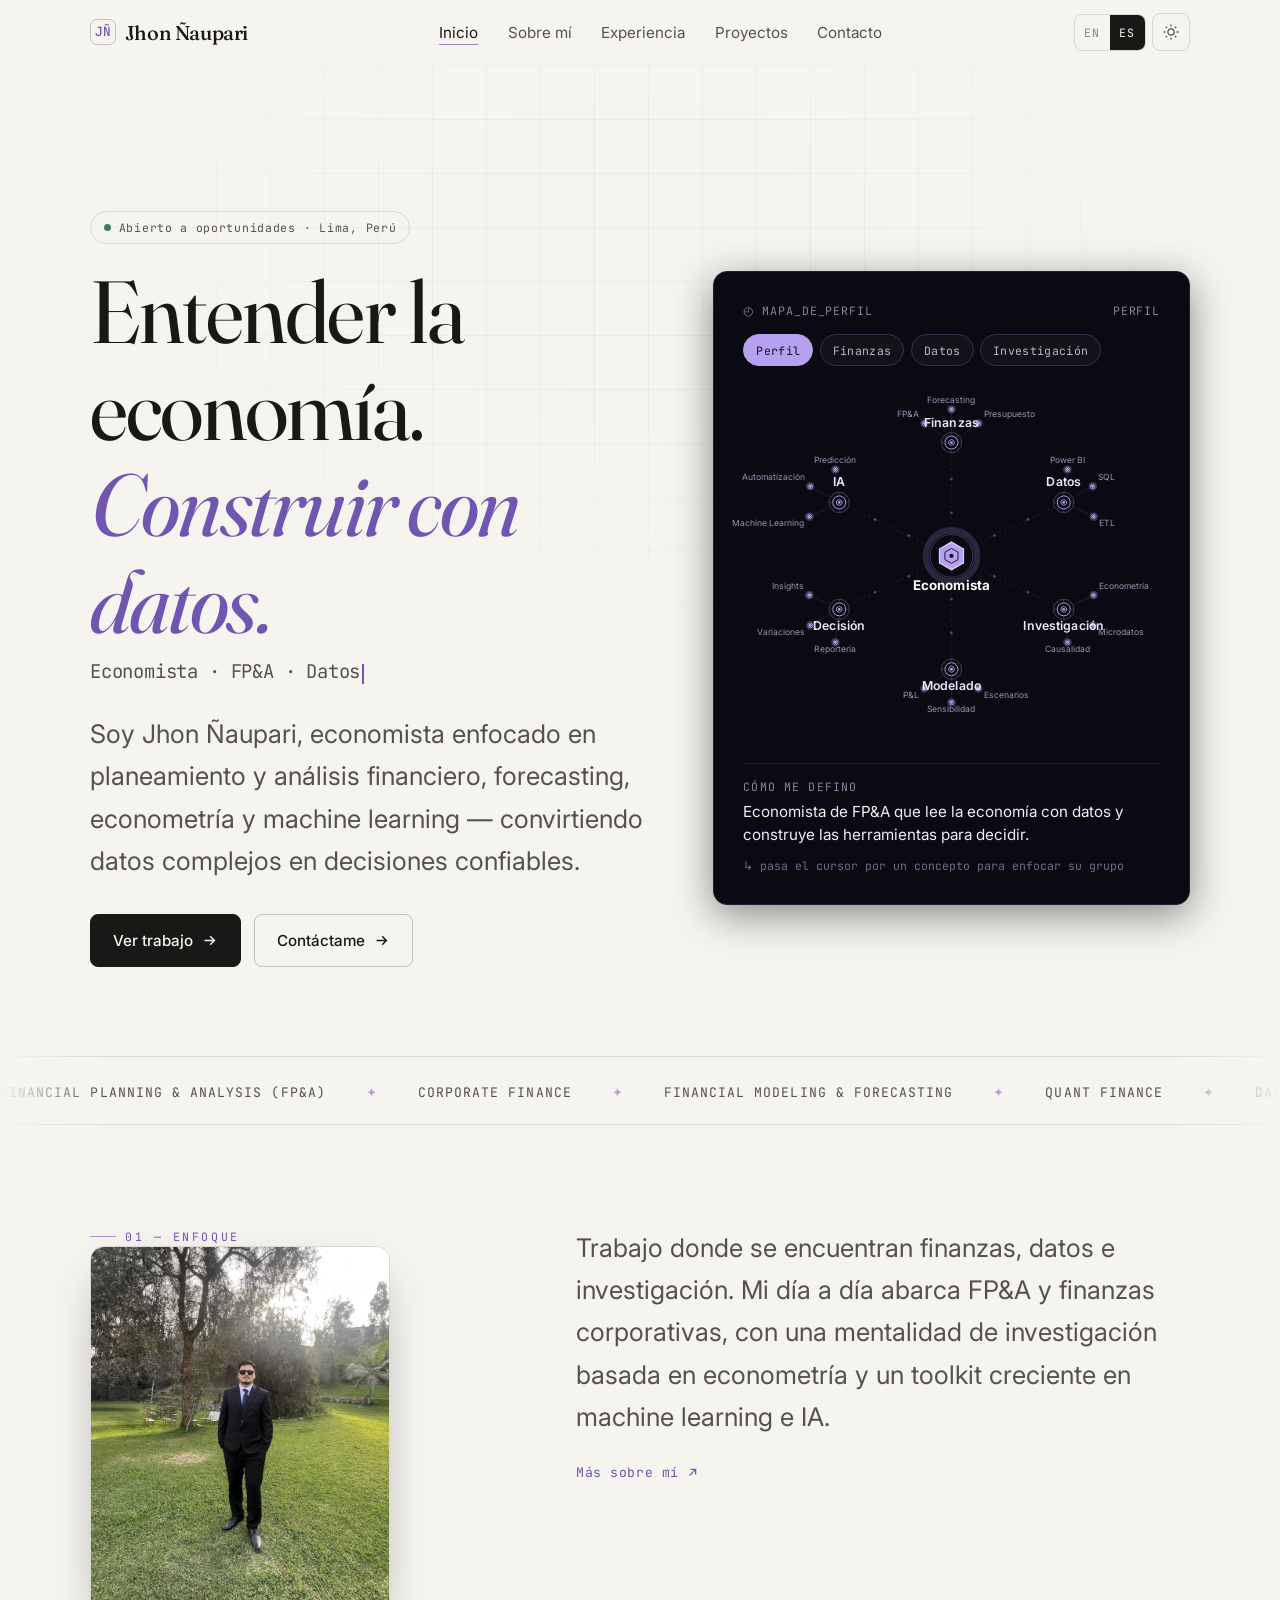
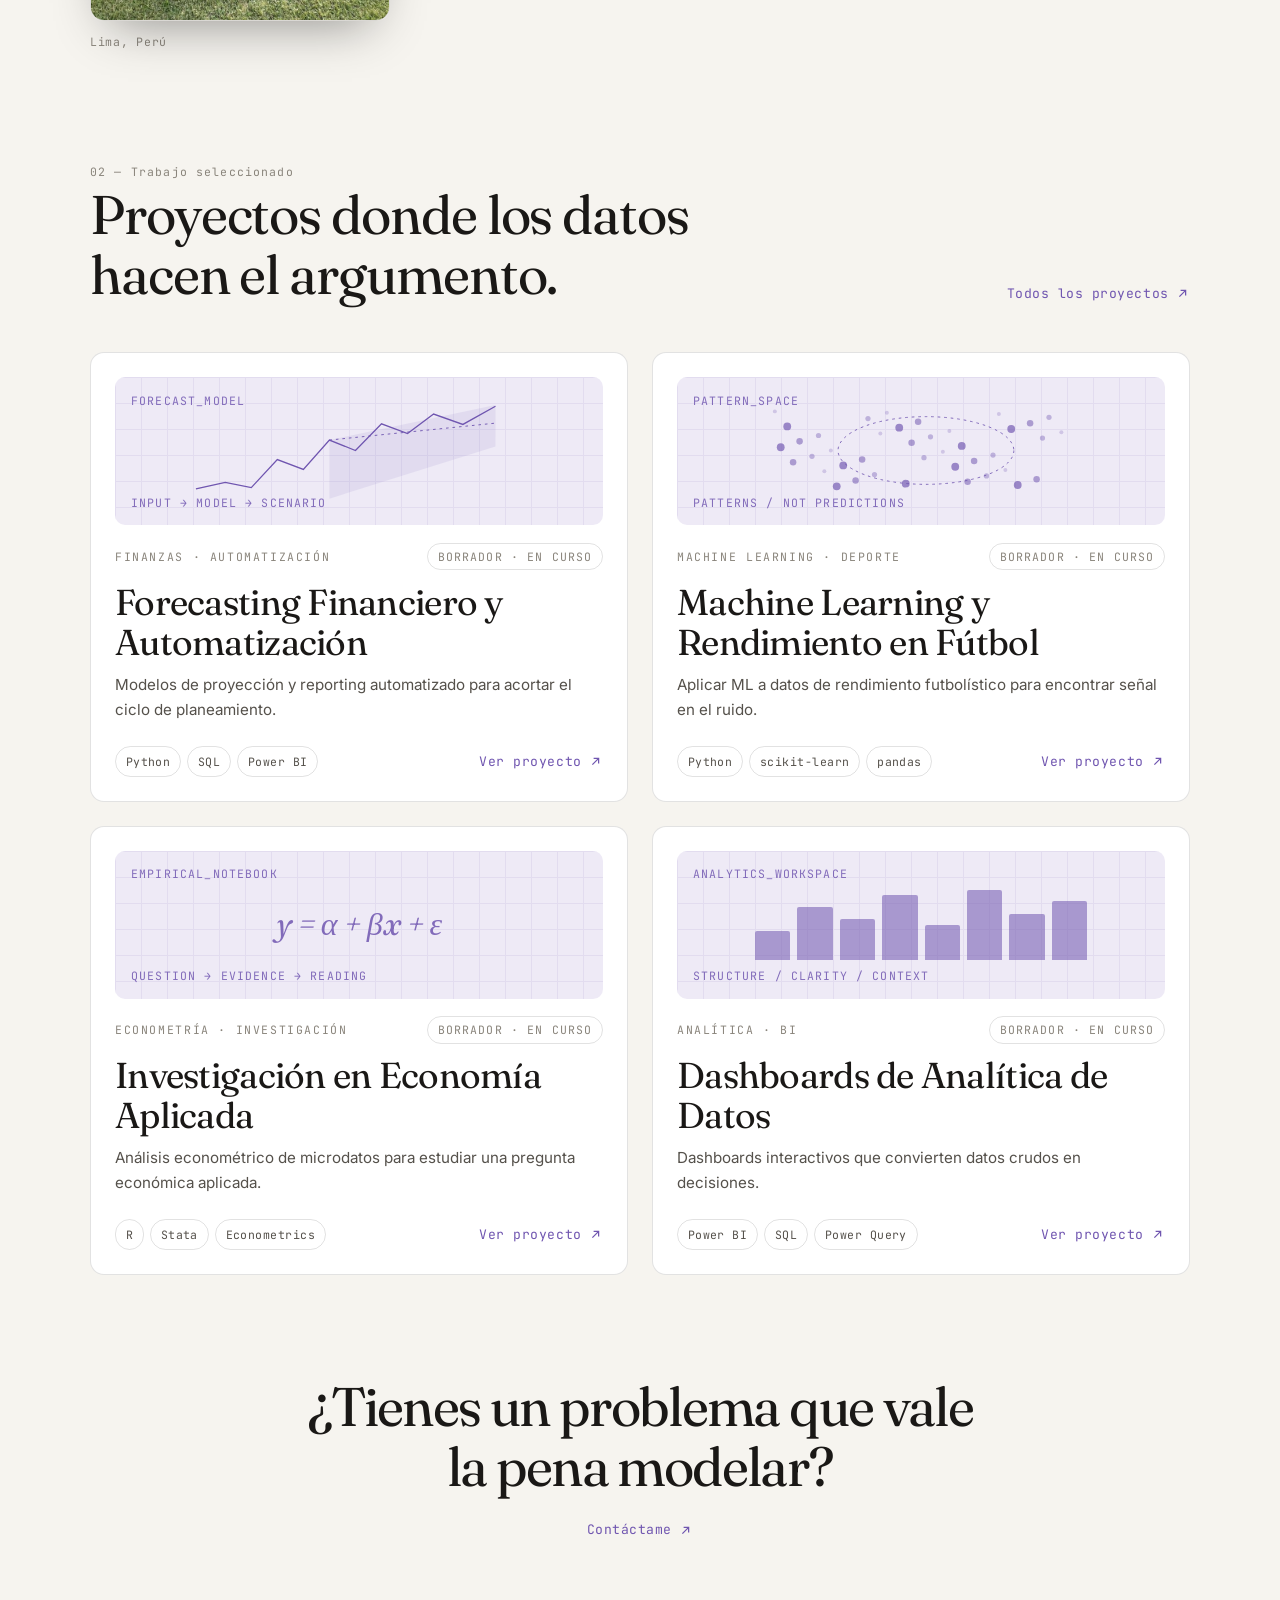
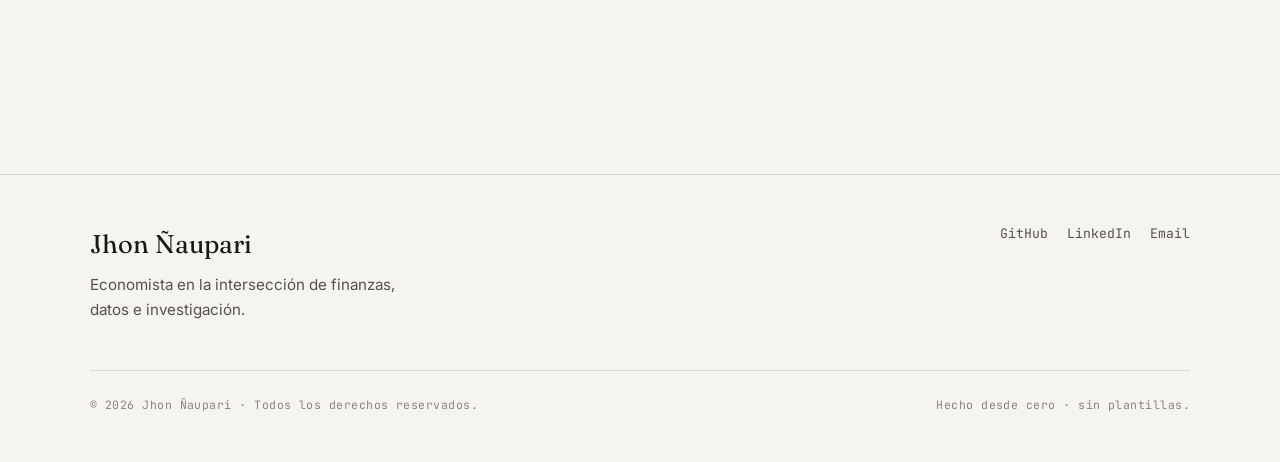
==== commit eddf0d17: "Hero: mapa estilo Cobey con nodos emblema y sub-conceptos - Nodos tipo emblema (anillos concentricos" ====
--- a/index.html
+++ b/index.html
@@ -67,14 +67,15 @@
           <div class="signal nodemap-card">
             <div class="signal-top"><span>◴ <span data-en="PROFILE_MAP" data-es="MAPA_DE_PERFIL">PROFILE_MAP</span></span><span class="nm-hint" id="nm-hint">PERFIL</span></div>
             <div class="nm-tabs" id="nm-tabs" role="tablist" aria-label="Profile facets"></div>
-            <svg id="hero-map" class="nodemap" viewBox="0 0 360 280" role="img" aria-label="Interactive profile map: switch facets to see the concepts behind each one.">
+            <svg id="hero-map" class="nodemap" viewBox="0 0 390 352" role="img" aria-label="Profile map: concepts and their sub-concepts around a central node.">
               <g class="nm-edges"></g>
+              <g class="nm-sub"></g>
               <g class="nm-nodes"></g>
             </svg>
             <div class="nm-define">
-              <div class="nm-define-label" data-en="HOW I'D DEFINE MYSELF" data-es="CÓMO ME DEFINO">HOW I'D DEFINE MYSELF</div>
+              <div class="nm-define-label" id="nm-define-label" data-en="HOW I'D DEFINE MYSELF" data-es="CÓMO ME DEFINO">CÓMO ME DEFINO</div>
               <div class="nm-define-text" id="nm-define"></div>
-              <div class="nm-define-hint" data-en="↳ hover a node to see its connection" data-es="↳ pasa el cursor por un nodo para ver su conexión">↳ pasa el cursor por un nodo para ver su conexión</div>
+              <div class="nm-define-hint" id="nm-define-hint" data-en="↳ hover a concept to focus its group" data-es="↳ pasa el cursor por un concepto para enfocar su grupo">↳ pasa el cursor por un concepto para enfocar su grupo</div>
             </div>
           </div>
         </div>
--- a/assets/css/main.css
+++ b/assets/css/main.css
@@ -777,61 +777,67 @@
 .signal .floating b { font-family: var(--font-display); font-style: italic; font-size: 1.4rem; color: var(--accent); font-weight: 400; }
 .signal .floating strong { display: block; color: var(--text); font-weight: 500; }
 
-/* ---------- Node map: detailed hub nodes + hexagon core ---------- */
+/* ---------- Profile map: Cobey-style emblem nodes on a dark panel ---------- */
 .nodemap { width: 100%; height: auto; display: block; overflow: visible; margin: 0.4rem 0 0.2rem; }
 .nm-edges, .nm-nodes { will-change: transform; }
-.nm-edge { fill: none; }
-.nm-edge-spoke { stroke: var(--border-strong); opacity: 0.8; stroke-width: 1.1; }
-.nm-edge-spoke.is-lit { stroke: var(--accent); opacity: 1; stroke-width: 2; }
-.nm-edge-ring { stroke: var(--border); opacity: 0.55; stroke-width: 1; }
-.nm-mid-dot { fill: var(--text-faint); }
-.nm-hub-ring { fill: none; stroke: var(--accent); opacity: 0.5; }
-.nm-hub-core { fill: var(--bg-elev); stroke: var(--accent); stroke-width: 1.2; }
-.nm-hub-dot { fill: var(--accent); }
-.nm-hub-tick { stroke: color-mix(in srgb, var(--accent) 55%, var(--border)); stroke-width: 1; }
-.nm-core-glow { fill: none; stroke: var(--accent); opacity: 0.22; }
-.nm-core-hex { fill: var(--accent); stroke: color-mix(in srgb, var(--accent) 45%, var(--text)); stroke-width: 1; }
-.nm-core-center { fill: var(--bg); }
-.nm-label {
-  fill: color-mix(in srgb, var(--text) 78%, transparent);
-  font-family: "Inter", system-ui, sans-serif;
-  font-size: 10.5px;
-  letter-spacing: 0.01em;
-}
-.nm-label.is-lit { fill: var(--text); }
-.nm-label-main { fill: var(--text); font-weight: 600; font-size: 12px; }
+/* connections */
+.nm-link { stroke: #3a3550; stroke-width: 0.9; stroke-dasharray: 1 4; stroke-linecap: round; opacity: 0.85; fill: none; }
+.nm-link-dot { fill: #6a6488; }
+.nm-sub-link { stroke: #3a3550; stroke-width: 0.7; opacity: 0.6; fill: none; }
+/* emblem nodes */
+.nm-emb-outer { fill: #0a0a12; stroke: #453f57; stroke-width: 0.9; }
+.nm-emb-inner { fill: none; stroke: #b5a1f0; stroke-width: 0.9; }
+.nm-emb-tick { stroke: #453f57; stroke-width: 0.7; }
+.nm-emb-hex { fill: none; stroke: #b5a1f0; stroke-width: 0.8; }
+.nm-emb-core { fill: #b5a1f0; }
+/* orchestration core */
+.nm-core-glow { fill: none; stroke: #b5a1f0; stroke-width: 6; opacity: 0.18; }
+.nm-core-ring { fill: none; stroke: #453f57; stroke-width: 0.8; }
+.nm-core-hex { fill: #b5a1f0; stroke: #e4dcff; stroke-width: 1; }
+.nm-core-inner { fill: none; stroke: #1a1526; stroke-width: 0.9; }
+.nm-core-dot { fill: #1a1526; }
+/* labels */
+.nm-label { fill: #ece8f8; font-family: "Inter", system-ui, sans-serif; font-size: 11.5px; font-weight: 600; letter-spacing: 0.01em; }
+.nm-label-main { fill: #ffffff; font-weight: 700; font-size: 12.5px; }
+.nm-sub-label { fill: #9a95b4; font-family: "Inter", system-ui, sans-serif; font-size: 8px; font-weight: 400; }
 @media (prefers-reduced-motion: no-preference) {
-  .nm-hub-dot { animation: nmPulse 3.4s ease-in-out infinite; }
+  .nm-core-glow { animation: nmPulse 4s ease-in-out infinite; }
 }
 @keyframes nmPulse {
-  0%, 100% { opacity: 0.7; }
-  50% { opacity: 1; }
-}
-
-/* ---------- Interactive profile map (tabs + definition) ---------- */
-.nodemap-card { transform: none; }
+  0%, 100% { opacity: 0.5; }
+  50% { opacity: 0.85; }
+}
+
+/* ---------- Map panel (always dark) + tabs + definition ---------- */
+.nodemap-card {
+  transform: none;
+  background: #0a0a12;
+  border: 0.5px solid #221f33;
+  box-shadow: 0 10px 40px rgba(0, 0, 0, 0.45);
+}
 .nodemap-card:hover { transform: none; }
-.nm-hint { font-family: var(--font-mono); font-size: var(--fs-100); color: var(--text-faint); letter-spacing: 0.08em; }
+.nodemap-card .signal-top { color: #89859e; }
+.nm-hint { font-family: var(--font-mono); font-size: var(--fs-100); color: #89859e; letter-spacing: 0.08em; }
 .nm-tabs { display: flex; flex-wrap: wrap; gap: 0.4rem; margin: 0.9rem 0 0.2rem; }
 .nm-tab {
   font-family: var(--font-mono);
   font-size: var(--fs-100);
   letter-spacing: 0.03em;
-  color: var(--text-muted);
-  background: transparent;
-  border: 1px solid var(--border);
+  color: #bbb6cf;
+  background: rgba(255, 255, 255, 0.03);
+  border: 1px solid #35314a;
   border-radius: 999px;
   padding: 0.34rem 0.75rem;
   cursor: pointer;
   transition: color 0.25s var(--ease), border-color 0.25s var(--ease), background 0.25s var(--ease);
 }
-.nm-tab:hover { color: var(--text); border-color: color-mix(in srgb, var(--accent) 50%, var(--border)); }
-.nm-tab.is-active { background: var(--accent); border-color: var(--accent); color: var(--bg); }
-.nm-tab:focus-visible { outline: 2px solid var(--accent); outline-offset: 2px; }
-.nm-define { margin-top: 0.9rem; border-top: 1px solid var(--border); padding-top: 0.8rem; }
-.nm-define-label { font-family: var(--font-mono); font-size: var(--fs-100); letter-spacing: 0.1em; color: var(--text-faint); margin-bottom: 0.3rem; }
-.nm-define-text { color: var(--text); font-size: var(--fs-300); line-height: 1.5; min-height: 2.6em; }
-.nm-define-hint { font-family: var(--font-mono); font-size: var(--fs-100); color: var(--text-faint); margin-top: 0.6rem; }
+.nm-tab:hover { color: #eceaf6; border-color: #7a73a8; }
+.nm-tab.is-active { background: #b5a1f0; border-color: #b5a1f0; color: #12101c; }
+.nm-tab:focus-visible { outline: 2px solid #b5a1f0; outline-offset: 2px; }
+.nm-define { margin-top: 0.9rem; border-top: 1px solid #221f33; padding-top: 0.8rem; }
+.nm-define-label { font-family: var(--font-mono); font-size: var(--fs-100); letter-spacing: 0.1em; color: #89859e; margin-bottom: 0.3rem; }
+.nm-define-text { color: #efecff; font-size: var(--fs-300); line-height: 1.5; min-height: 2.6em; }
+.nm-define-hint { font-family: var(--font-mono); font-size: var(--fs-100); color: #6f6b8a; margin-top: 0.6rem; }
 
 /* ---------- Experience hero with CV card ---------- */
 .exp-hero { display: grid; grid-template-columns: 1.35fr 0.65fr; gap: var(--space-lg); align-items: start; }
